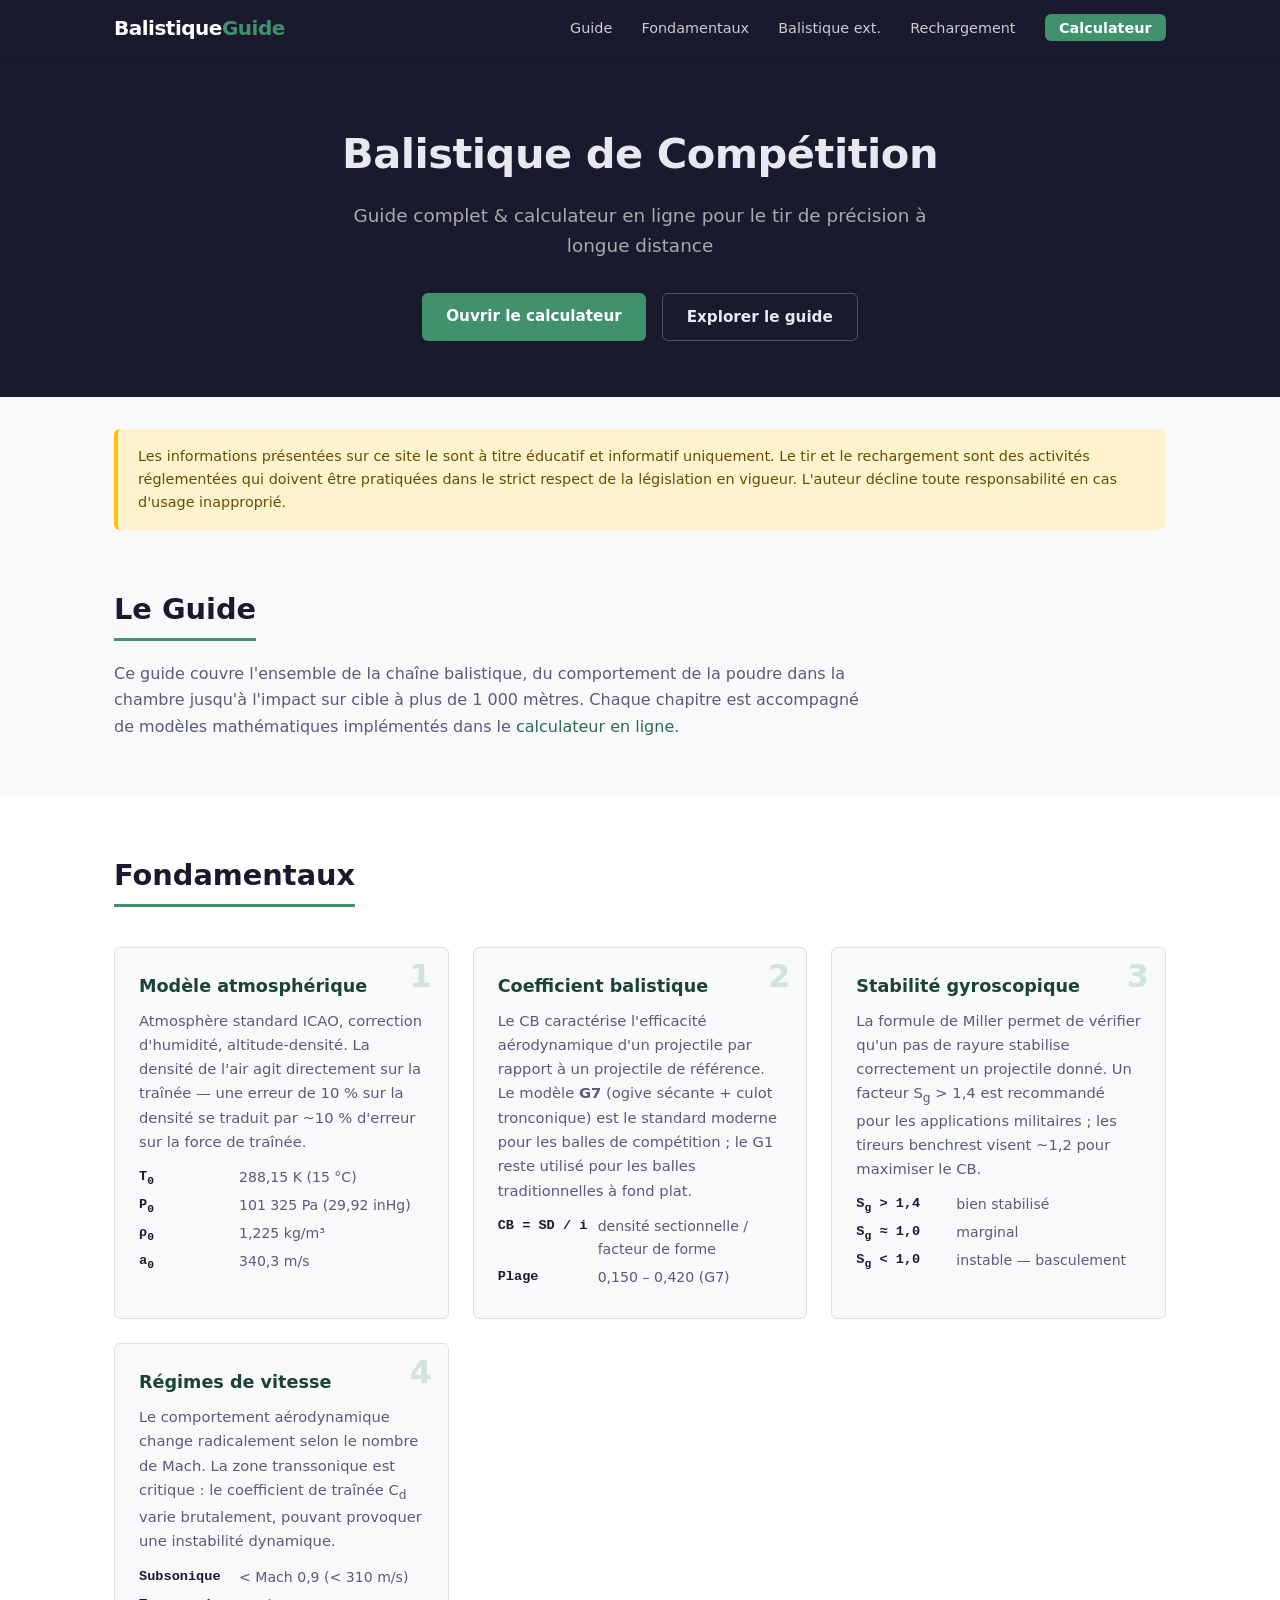
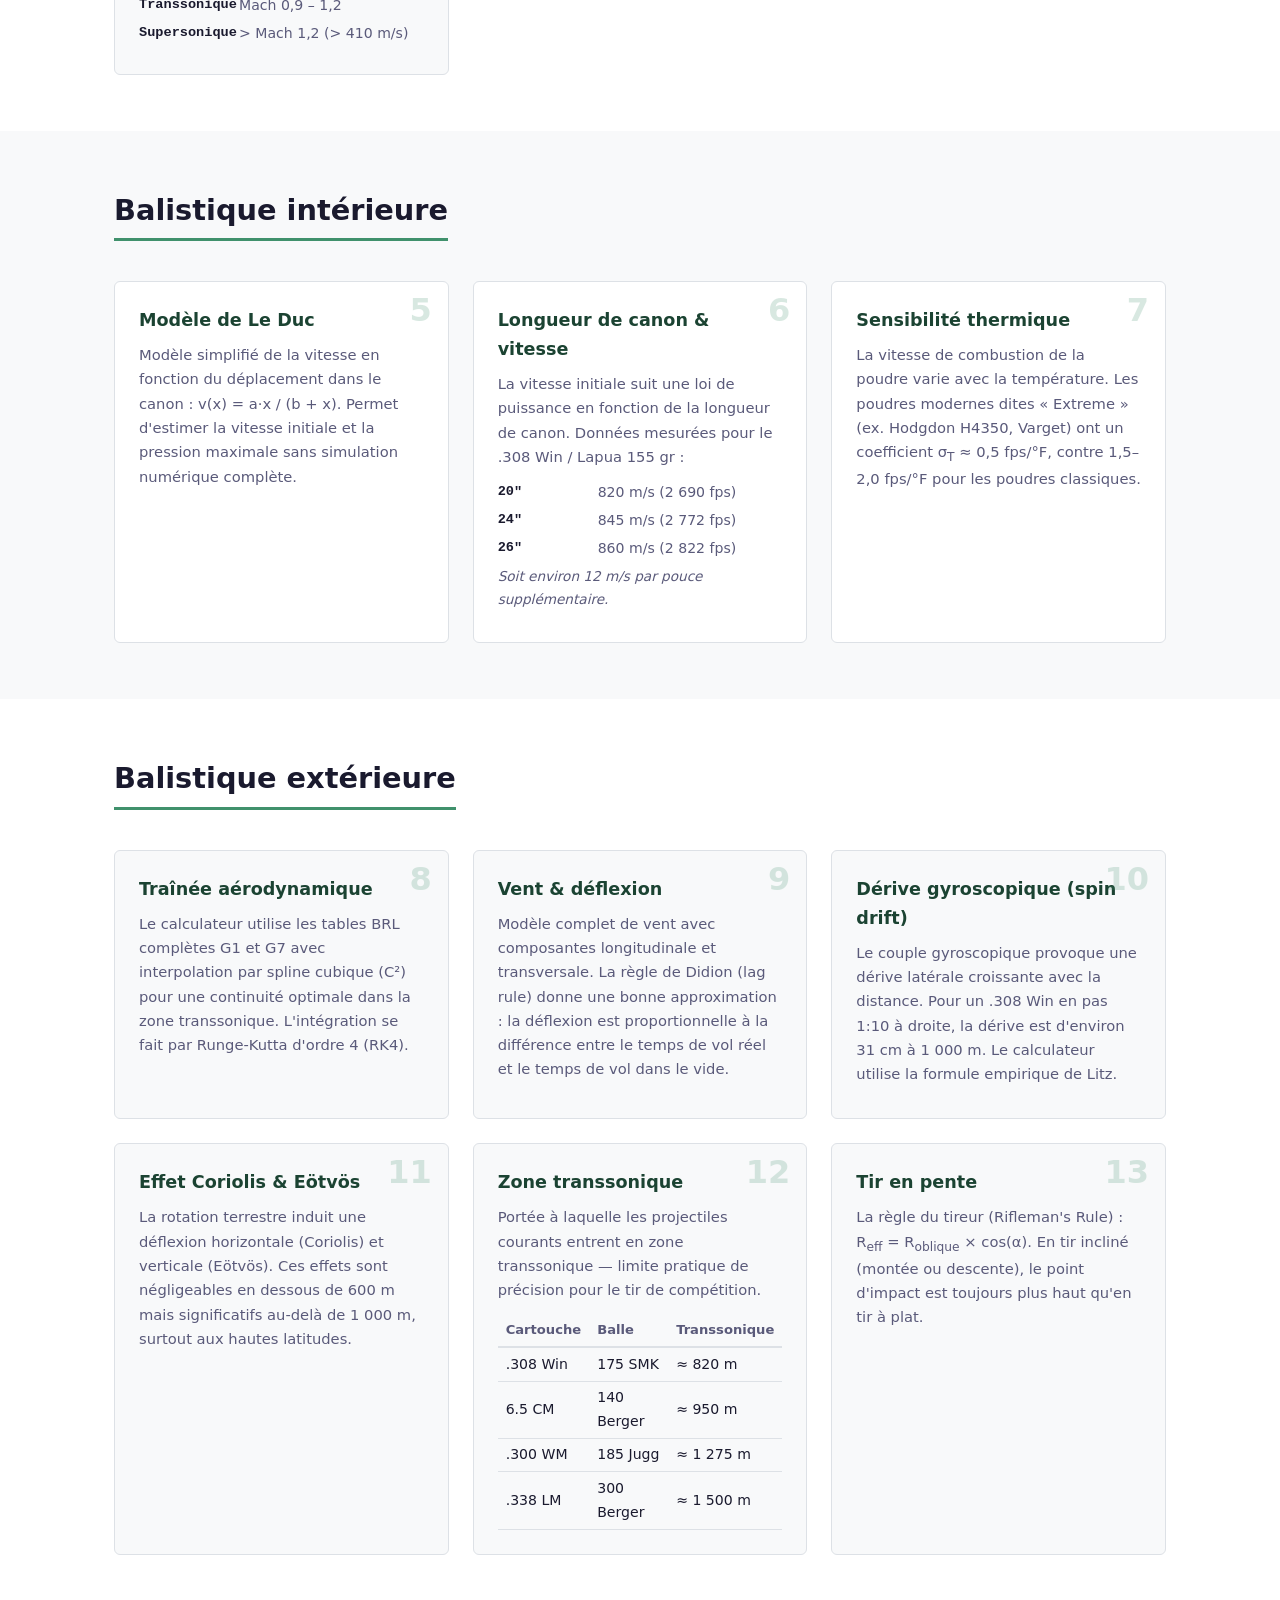
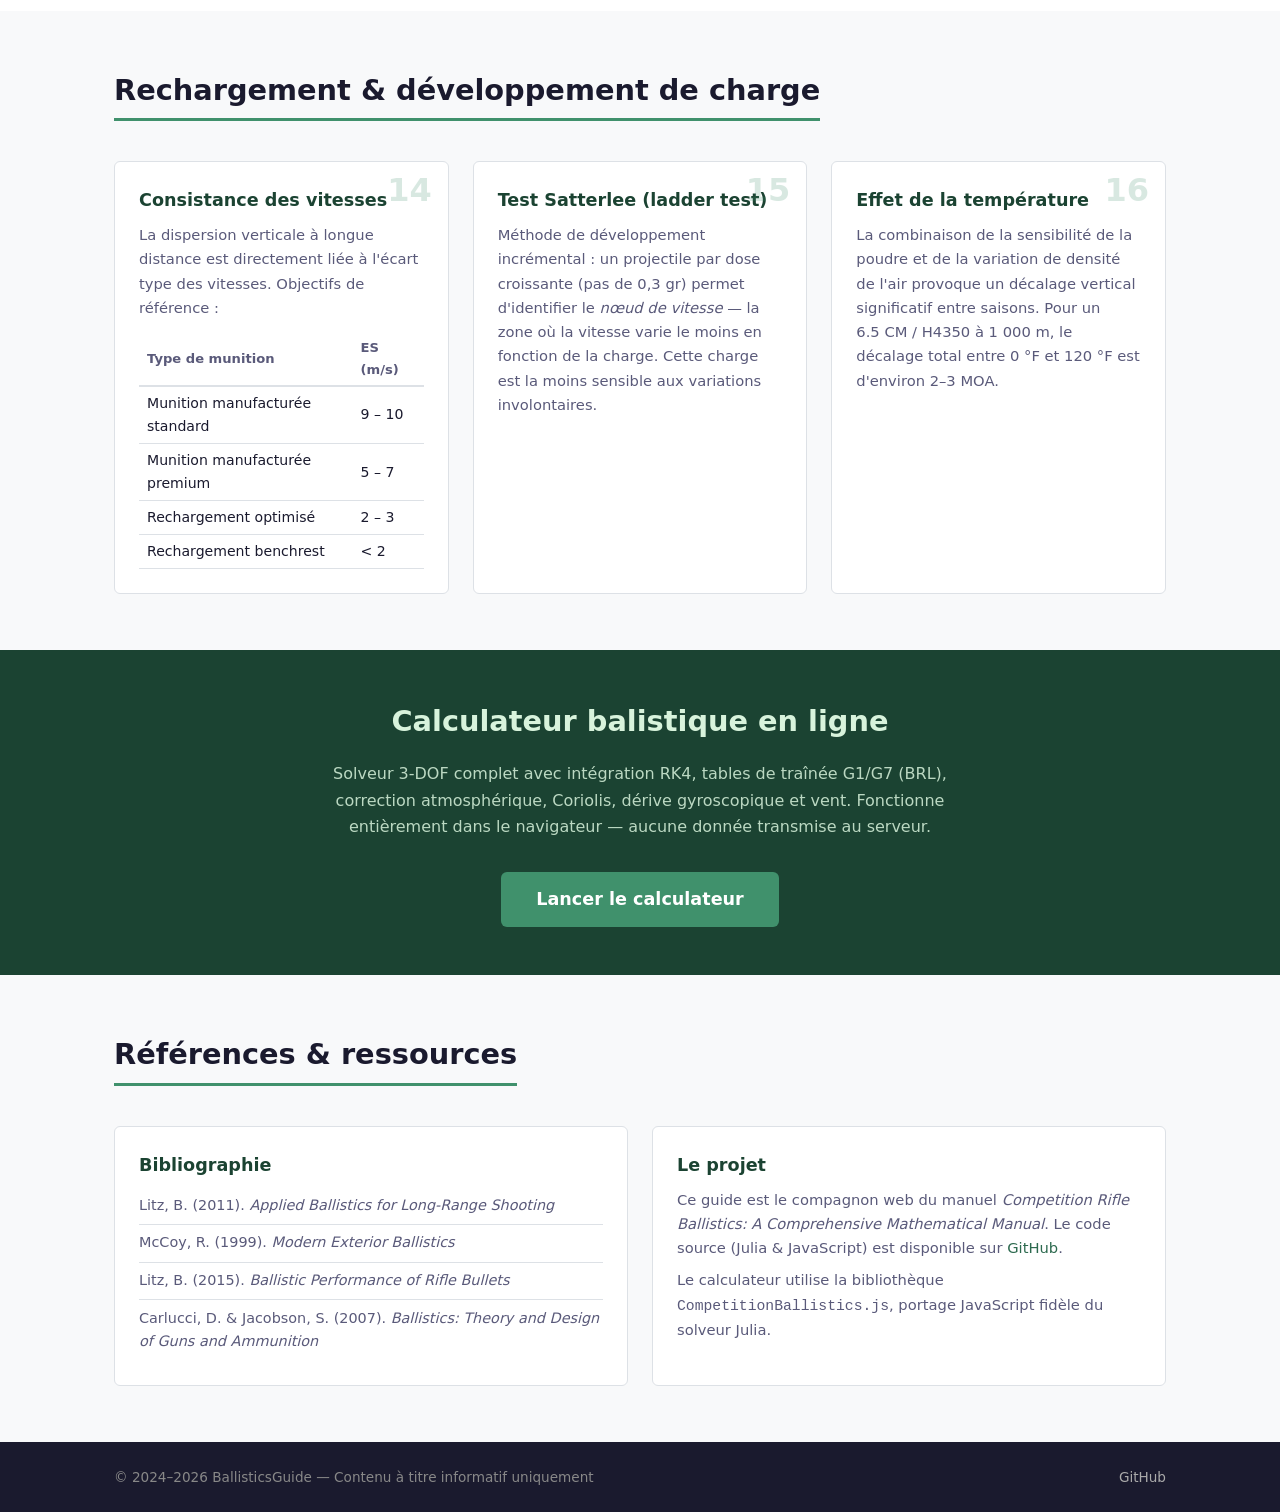
==== index.html @ b2f9e788 "Add standalone guide, calculator pages, and recompile PDF - index.html: French landing page with bal" ====
<!DOCTYPE html>
<html lang="fr">
<head>
  <meta charset="UTF-8">
  <meta name="viewport" content="width=device-width, initial-scale=1.0">
  <title>Balistique de Compétition &mdash; Guide &amp; Calculateur</title>
  <link rel="stylesheet" href="style.css">
</head>
<body>

<!-- ═══════════════════ HEADER ═══════════════════ -->
<header class="site-header">
  <div class="container header-inner">
    <a href="index.html" class="logo">Balistique<span class="logo-accent">Guide</span></a>
    <nav class="main-nav">
      <a href="#guide">Guide</a>
      <a href="#fondamentaux">Fondamentaux</a>
      <a href="#exterieure">Balistique ext.</a>
      <a href="#rechargement">Rechargement</a>
      <a href="calculateur.html" class="nav-cta">Calculateur</a>
    </nav>
    <button class="menu-toggle" aria-label="Menu">&#9776;</button>
  </div>
</header>

<!-- ═══════════════════ HERO ═══════════════════ -->
<section class="hero">
  <div class="container">
    <h1>Balistique de Compétition</h1>
    <p class="hero-sub">Guide complet &amp; calculateur en ligne pour le tir de précision à longue distance</p>
    <div class="hero-actions">
      <a href="calculateur.html" class="btn btn-primary">Ouvrir le calculateur</a>
      <a href="#guide" class="btn btn-secondary">Explorer le guide</a>
    </div>
  </div>
</section>

<!-- ═══════════════════ AVERTISSEMENT ═══════════════════ -->
<div class="container">
  <div class="disclaimer">
    Les informations présentées sur ce site le sont à titre éducatif et informatif uniquement. Le tir et le rechargement sont des activités réglementées qui doivent être pratiquées dans le strict respect de la législation en vigueur. L'auteur décline toute responsabilité en cas d'usage inapproprié.
  </div>
</div>

<!-- ═══════════════════ GUIDE — VUE D'ENSEMBLE ═══════════════════ -->
<section id="guide" class="section">
  <div class="container">
    <h2 class="section-title">Le Guide</h2>
    <p class="section-intro">
      Ce guide couvre l'ensemble de la chaîne balistique, du comportement
      de la poudre dans la chambre jusqu'à l'impact sur cible à plus de 1&nbsp;000 mètres.
      Chaque chapitre est accompagné de modèles mathématiques implémentés dans le
      <a href="calculateur.html">calculateur en ligne</a>.
    </p>
  </div>
</section>

<!-- ═══════════════════ 1. FONDAMENTAUX ═══════════════════ -->
<section id="fondamentaux" class="section section-alt">
  <div class="container">
    <h2 class="section-title">Fondamentaux</h2>
    <div class="card-grid">

      <div class="card">
        <span class="card-num">1</span>
        <h3>Modèle atmosphérique</h3>
        <p>
          Atmosphère standard ICAO, correction d'humidité, altitude-densité.
          La densité de l'air agit directement sur la traînée &mdash; une
          erreur de 10&nbsp;% sur la densité se traduit par ~10&nbsp;% d'erreur
          sur la force de traînée.
        </p>
        <dl class="card-facts">
          <dt>T<sub>0</sub></dt><dd>288,15 K (15 &deg;C)</dd>
          <dt>P<sub>0</sub></dt><dd>101 325 Pa (29,92 inHg)</dd>
          <dt>&rho;<sub>0</sub></dt><dd>1,225 kg/m&sup3;</dd>
          <dt>a<sub>0</sub></dt><dd>340,3 m/s</dd>
        </dl>
      </div>

      <div class="card">
        <span class="card-num">2</span>
        <h3>Coefficient balistique</h3>
        <p>
          Le CB caractérise l'efficacité aérodynamique d'un projectile par
          rapport à un projectile de référence. Le modèle <strong>G7</strong>
          (ogive sécante + culot tronconique) est le standard moderne pour les
          balles de compétition ; le G1 reste utilisé pour les balles
          traditionnelles à fond plat.
        </p>
        <dl class="card-facts">
          <dt>CB = SD / i</dt><dd>densité sectionnelle / facteur de forme</dd>
          <dt>Plage</dt><dd>0,150 &ndash; 0,420 (G7)</dd>
        </dl>
      </div>

      <div class="card">
        <span class="card-num">3</span>
        <h3>Stabilité gyroscopique</h3>
        <p>
          La formule de Miller permet de vérifier qu'un pas de rayure stabilise
          correctement un projectile donné. Un facteur S<sub>g</sub>&nbsp;&gt;&nbsp;1,4
          est recommandé pour les applications militaires ; les tireurs benchrest
          visent ~1,2 pour maximiser le CB.
        </p>
        <dl class="card-facts">
          <dt>S<sub>g</sub> &gt; 1,4</dt><dd>bien stabilisé</dd>
          <dt>S<sub>g</sub> &asymp; 1,0</dt><dd>marginal</dd>
          <dt>S<sub>g</sub> &lt; 1,0</dt><dd>instable &mdash; basculement</dd>
        </dl>
      </div>

      <div class="card">
        <span class="card-num">4</span>
        <h3>Régimes de vitesse</h3>
        <p>
          Le comportement aérodynamique change radicalement selon le nombre de Mach.
          La zone transsonique est critique : le coefficient de traînée C<sub>d</sub>
          varie brutalement, pouvant provoquer une instabilité dynamique.
        </p>
        <dl class="card-facts">
          <dt>Subsonique</dt><dd>&lt; Mach 0,9 (&lt; 310 m/s)</dd>
          <dt>Transsonique</dt><dd>Mach 0,9 &ndash; 1,2</dd>
          <dt>Supersonique</dt><dd>&gt; Mach 1,2 (&gt; 410 m/s)</dd>
        </dl>
      </div>

    </div>
  </div>
</section>

<!-- ═══════════════════ 2. BALISTIQUE INTÉRIEURE ═══════════════════ -->
<section class="section">
  <div class="container">
    <h2 class="section-title">Balistique intérieure</h2>
    <div class="card-grid">

      <div class="card">
        <span class="card-num">5</span>
        <h3>Modèle de Le Duc</h3>
        <p>
          Modèle simplifié de la vitesse en fonction du déplacement dans
          le canon : v(x) = a&middot;x / (b + x).
          Permet d'estimer la vitesse initiale et la pression maximale
          sans simulation numérique complète.
        </p>
      </div>

      <div class="card">
        <span class="card-num">6</span>
        <h3>Longueur de canon &amp; vitesse</h3>
        <p>
          La vitesse initiale suit une loi de puissance en fonction de la
          longueur de canon. Données mesurées pour le .308&nbsp;Win / Lapua 155&nbsp;gr :
        </p>
        <dl class="card-facts">
          <dt>20"</dt><dd>820 m/s (2 690 fps)</dd>
          <dt>24"</dt><dd>845 m/s (2 772 fps)</dd>
          <dt>26"</dt><dd>860 m/s (2 822 fps)</dd>
        </dl>
        <p class="card-note">Soit environ 12 m/s par pouce supplémentaire.</p>
      </div>

      <div class="card">
        <span class="card-num">7</span>
        <h3>Sensibilité thermique</h3>
        <p>
          La vitesse de combustion de la poudre varie avec la température. Les poudres
          modernes dites «&nbsp;Extreme&nbsp;» (ex. Hodgdon H4350, Varget) ont un
          coefficient &sigma;<sub>T</sub>&nbsp;&asymp;&nbsp;0,5 fps/&deg;F, contre
          1,5&ndash;2,0 fps/&deg;F pour les poudres classiques.
        </p>
      </div>

    </div>
  </div>
</section>

<!-- ═══════════════════ 3. BALISTIQUE EXTÉRIEURE ═══════════════════ -->
<section id="exterieure" class="section section-alt">
  <div class="container">
    <h2 class="section-title">Balistique extérieure</h2>
    <div class="card-grid">

      <div class="card">
        <span class="card-num">8</span>
        <h3>Traînée aérodynamique</h3>
        <p>
          Le calculateur utilise les tables BRL complètes G1 et G7 avec
          interpolation par spline cubique (C&sup2;) pour une continuité
          optimale dans la zone transsonique.
          L'intégration se fait par Runge-Kutta d'ordre 4 (RK4).
        </p>
      </div>

      <div class="card">
        <span class="card-num">9</span>
        <h3>Vent &amp; déflexion</h3>
        <p>
          Modèle complet de vent avec composantes longitudinale et transversale.
          La règle de Didion (lag rule) donne une bonne approximation :
          la déflexion est proportionnelle à la différence entre le temps de vol
          réel et le temps de vol dans le vide.
        </p>
      </div>

      <div class="card">
        <span class="card-num">10</span>
        <h3>Dérive gyroscopique (spin drift)</h3>
        <p>
          Le couple gyroscopique provoque une dérive latérale croissante avec la distance.
          Pour un .308&nbsp;Win en pas 1:10 à droite, la dérive est d'environ
          31&nbsp;cm à 1&nbsp;000&nbsp;m. Le calculateur utilise la formule empirique de Litz.
        </p>
      </div>

      <div class="card">
        <span class="card-num">11</span>
        <h3>Effet Coriolis &amp; Eötvös</h3>
        <p>
          La rotation terrestre induit une déflexion horizontale (Coriolis)
          et verticale (Eötvös). Ces effets sont négligeables en dessous de
          600&nbsp;m mais significatifs au-delà de 1&nbsp;000&nbsp;m, surtout aux
          hautes latitudes.
        </p>
      </div>

      <div class="card">
        <span class="card-num">12</span>
        <h3>Zone transsonique</h3>
        <p>
          Portée à laquelle les projectiles courants entrent en zone transsonique &mdash;
          limite pratique de précision pour le tir de compétition.
        </p>
        <table class="card-table">
          <thead>
            <tr><th>Cartouche</th><th>Balle</th><th>Transsonique</th></tr>
          </thead>
          <tbody>
            <tr><td>.308 Win</td><td>175 SMK</td><td>&asymp; 820 m</td></tr>
            <tr><td>6.5 CM</td><td>140 Berger</td><td>&asymp; 950 m</td></tr>
            <tr><td>.300 WM</td><td>185 Jugg</td><td>&asymp; 1 275 m</td></tr>
            <tr><td>.338 LM</td><td>300 Berger</td><td>&asymp; 1 500 m</td></tr>
          </tbody>
        </table>
      </div>

      <div class="card">
        <span class="card-num">13</span>
        <h3>Tir en pente</h3>
        <p>
          La règle du tireur (Rifleman's Rule) :
          R<sub>eff</sub> = R<sub>oblique</sub> &times; cos(&alpha;).
          En tir incliné (montée ou descente), le point d'impact
          est toujours plus haut qu'en tir à plat.
        </p>
      </div>

    </div>
  </div>
</section>

<!-- ═══════════════════ 4. RECHARGEMENT ═══════════════════ -->
<section id="rechargement" class="section">
  <div class="container">
    <h2 class="section-title">Rechargement &amp; développement de charge</h2>
    <div class="card-grid">

      <div class="card">
        <span class="card-num">14</span>
        <h3>Consistance des vitesses</h3>
        <p>
          La dispersion verticale à longue distance est directement liée
          à l'écart type des vitesses. Objectifs de référence :
        </p>
        <table class="card-table">
          <thead>
            <tr><th>Type de munition</th><th>ES (m/s)</th></tr>
          </thead>
          <tbody>
            <tr><td>Munition manufacturée standard</td><td>9 &ndash; 10</td></tr>
            <tr><td>Munition manufacturée premium</td><td>5 &ndash; 7</td></tr>
            <tr><td>Rechargement optimisé</td><td>2 &ndash; 3</td></tr>
            <tr><td>Rechargement benchrest</td><td>&lt; 2</td></tr>
          </tbody>
        </table>
      </div>

      <div class="card">
        <span class="card-num">15</span>
        <h3>Test Satterlee (ladder test)</h3>
        <p>
          Méthode de développement incrémental : un projectile par dose
          croissante (pas de 0,3&nbsp;gr) permet d'identifier le
          <em>n&oelig;ud de vitesse</em> &mdash; la zone où la vitesse
          varie le moins en fonction de la charge. Cette charge est la moins
          sensible aux variations involontaires.
        </p>
      </div>

      <div class="card">
        <span class="card-num">16</span>
        <h3>Effet de la température</h3>
        <p>
          La combinaison de la sensibilité de la poudre et de la variation
          de densité de l'air provoque un décalage vertical significatif entre
          saisons. Pour un 6.5&nbsp;CM / H4350 à 1&nbsp;000&nbsp;m, le décalage total
          entre 0&nbsp;&deg;F et 120&nbsp;&deg;F est d'environ 2&ndash;3&nbsp;MOA.
        </p>
      </div>

    </div>
  </div>
</section>

<!-- ═══════════════════ CTA CALCULATEUR ═══════════════════ -->
<section class="section section-cta">
  <div class="container cta-inner">
    <h2>Calculateur balistique en ligne</h2>
    <p>
      Solveur 3-DOF complet avec intégration RK4, tables de traînée G1/G7 (BRL),
      correction atmosphérique, Coriolis, dérive gyroscopique et vent.
      Fonctionne entièrement dans le navigateur &mdash; aucune donnée transmise au serveur.
    </p>
    <a href="calculateur.html" class="btn btn-primary btn-large">Lancer le calculateur</a>
  </div>
</section>

<!-- ═══════════════════ RÉFÉRENCES ═══════════════════ -->
<section class="section">
  <div class="container">
    <h2 class="section-title">Références &amp; ressources</h2>
    <div class="card-grid card-grid-2">

      <div class="card">
        <h3>Bibliographie</h3>
        <ul class="ref-list">
          <li>Litz, B. (2011). <em>Applied Ballistics for Long-Range Shooting</em></li>
          <li>McCoy, R. (1999). <em>Modern Exterior Ballistics</em></li>
          <li>Litz, B. (2015). <em>Ballistic Performance of Rifle Bullets</em></li>
          <li>Carlucci, D. &amp; Jacobson, S. (2007). <em>Ballistics: Theory and Design of Guns and Ammunition</em></li>
        </ul>
      </div>

      <div class="card">
        <h3>Le projet</h3>
        <p>
          Ce guide est le compagnon web du manuel
          <em>Competition Rifle Ballistics: A Comprehensive Mathematical Manual</em>.
          Le code source (Julia &amp; JavaScript) est disponible sur
          <a href="https://github.com/fbastin/BallisticsGuide" target="_blank" rel="noopener">GitHub</a>.
        </p>
        <p>
          Le calculateur utilise la bibliothèque <code>CompetitionBallistics.js</code>,
          portage JavaScript fidèle du solveur Julia.
        </p>
      </div>

    </div>
  </div>
</section>

<!-- ═══════════════════ FOOTER ═══════════════════ -->
<footer class="site-footer">
  <div class="container footer-inner">
    <p>&copy; 2024&ndash;2026 BallisticsGuide &mdash; Contenu à titre informatif uniquement</p>
    <p class="footer-links">
      <a href="https://github.com/fbastin/BallisticsGuide" target="_blank" rel="noopener">GitHub</a>
    </p>
  </div>
</footer>

<script>
document.querySelector('.menu-toggle').addEventListener('click', function() {
  document.querySelector('.main-nav').classList.toggle('open');
});
</script>

</body>
</html>
---- style.css ----
/* =====================================================================
   BallisticsGuide — Shared styles for landing page & calculator
   ===================================================================== */

/* --- Reset & Base --- */
*, *::before, *::after { box-sizing: border-box; margin: 0; padding: 0; }

:root {
  --clr-bg:       #f8f9fa;
  --clr-surface:  #ffffff;
  --clr-text:     #1a1a2e;
  --clr-muted:    #5a5a7a;
  --clr-border:   #dde1e6;
  --clr-primary:  #1b4332;
  --clr-primary-l:#2d6a4f;
  --clr-accent:   #40916c;
  --clr-cta-bg:   #1b4332;
  --clr-cta-text: #d8f3dc;
  --clr-hero-bg:  #1a1a2e;
  --clr-hero-text:#e8e8f0;
  --clr-card-num: #40916c;
  --font-body: "Segoe UI", system-ui, -apple-system, sans-serif;
  --font-mono: "Cascadia Code", "Fira Code", "Consolas", monospace;
  --max-w: 1100px;
  --radius: 6px;
}

html { scroll-behavior: smooth; }

body {
  font-family: var(--font-body);
  color: var(--clr-text);
  background: var(--clr-bg);
  line-height: 1.65;
  font-size: 16px;
}

a { color: var(--clr-primary-l); text-decoration: none; }
a:hover { text-decoration: underline; }

.container { max-width: var(--max-w); margin: 0 auto; padding: 0 1.5rem; }

/* --- Header --- */
.site-header {
  background: var(--clr-hero-bg);
  position: sticky; top: 0; z-index: 100;
  box-shadow: 0 2px 8px rgba(0,0,0,.15);
}
.header-inner {
  display: flex; align-items: center; justify-content: space-between;
  height: 56px;
}
.logo {
  font-size: 1.25rem; font-weight: 700; color: #fff; letter-spacing: -.5px;
}
.logo-accent { color: var(--clr-accent); }
.main-nav a {
  color: #ccc; font-size: .9rem; margin-left: 1.5rem; transition: color .15s;
}
.main-nav a:hover { color: #fff; text-decoration: none; }
.nav-cta {
  background: var(--clr-accent); color: #fff !important; padding: .35rem .9rem;
  border-radius: var(--radius); font-weight: 600;
}
.nav-cta:hover { background: var(--clr-primary-l); }
.menu-toggle {
  display: none; background: none; border: none; color: #fff;
  font-size: 1.5rem; cursor: pointer;
}

/* --- Hero --- */
.hero {
  background: var(--clr-hero-bg);
  color: var(--clr-hero-text);
  text-align: center;
  padding: 4rem 1rem 3.5rem;
}
.hero h1 { font-size: 2.6rem; font-weight: 800; letter-spacing: -.5px; }
.hero-sub {
  font-size: 1.15rem; margin-top: .75rem; color: #aaa; max-width: 600px;
  margin-left: auto; margin-right: auto;
}
.hero-actions { margin-top: 2rem; display: flex; gap: 1rem; justify-content: center; flex-wrap: wrap; }

/* --- Buttons --- */
.btn {
  display: inline-block; padding: .65rem 1.5rem; border-radius: var(--radius);
  font-weight: 600; font-size: .95rem; transition: background .15s, transform .1s;
  cursor: pointer; border: none; text-decoration: none;
}
.btn:hover { text-decoration: none; transform: translateY(-1px); }
.btn-primary { background: var(--clr-accent); color: #fff; }
.btn-primary:hover { background: var(--clr-primary-l); }
.btn-secondary { background: transparent; color: var(--clr-hero-text); border: 1px solid #555; }
.btn-secondary:hover { border-color: #999; color: #fff; }
.btn-large { font-size: 1.1rem; padding: .8rem 2.2rem; }

/* --- Disclaimer --- */
.disclaimer {
  background: #fff3cd; border-left: 4px solid #ffc107; color: #664d03;
  padding: 1rem 1.25rem; border-radius: var(--radius); margin: 2rem 0 0;
  font-size: .9rem; line-height: 1.6;
}

/* --- Sections --- */
.section { padding: 3.5rem 0; }
.section-alt { background: var(--clr-surface); }
.section-title {
  font-size: 1.8rem; font-weight: 700; margin-bottom: .5rem;
  border-bottom: 3px solid var(--clr-accent); display: inline-block;
  padding-bottom: .25rem;
}
.section-intro { color: var(--clr-muted); max-width: 750px; margin-top: .75rem; }

/* --- Card grid --- */
.card-grid {
  display: grid;
  grid-template-columns: repeat(auto-fill, minmax(300px, 1fr));
  gap: 1.5rem; margin-top: 2rem;
}
.card-grid-2 { grid-template-columns: repeat(auto-fill, minmax(400px, 1fr)); }

.card {
  background: var(--clr-surface);
  border: 1px solid var(--clr-border);
  border-radius: var(--radius);
  padding: 1.5rem;
  position: relative;
  transition: box-shadow .15s;
}
.section-alt .card { background: var(--clr-bg); }
.card:hover { box-shadow: 0 4px 16px rgba(0,0,0,.07); }

.card-num {
  position: absolute; top: .75rem; right: 1rem;
  font-size: 2rem; font-weight: 800; color: var(--clr-card-num);
  opacity: .2; line-height: 1;
}

.card h3 { font-size: 1.1rem; margin-bottom: .5rem; color: var(--clr-primary); }
.card p { font-size: .92rem; color: var(--clr-muted); margin-bottom: .5rem; }
.card-note { font-style: italic; font-size: .85rem !important; }

/* Definition lists inside cards */
.card-facts { margin-top: .75rem; }
.card-facts dt {
  float: left; clear: left; width: 90px;
  font-weight: 600; font-family: var(--font-mono); font-size: .85rem;
  color: var(--clr-text);
}
.card-facts dd {
  margin-left: 100px; font-size: .88rem; color: var(--clr-muted);
  margin-bottom: .3rem;
}

/* Tables inside cards */
.card-table {
  width: 100%; border-collapse: collapse; margin-top: .75rem; font-size: .88rem;
}
.card-table th {
  text-align: left; font-weight: 600; border-bottom: 2px solid var(--clr-border);
  padding: .3rem .5rem; font-size: .82rem; color: var(--clr-muted);
}
.card-table td {
  padding: .3rem .5rem; border-bottom: 1px solid var(--clr-border);
}

/* Reference list */
.ref-list { list-style: none; }
.ref-list li {
  font-size: .9rem; color: var(--clr-muted); padding: .4rem 0;
  border-bottom: 1px solid var(--clr-border);
}
.ref-list li:last-child { border-bottom: none; }

/* --- CTA section --- */
.section-cta {
  background: var(--clr-cta-bg); color: var(--clr-cta-text);
  text-align: center; padding: 3rem 1rem;
}
.section-cta h2 { font-size: 1.8rem; }
.section-cta p { max-width: 650px; margin: 1rem auto; opacity: .85; }
.section-cta .btn { margin-top: 1rem; }

/* --- Footer --- */
.site-footer {
  background: var(--clr-hero-bg); color: #888; font-size: .85rem;
  padding: 1.5rem 0;
}
.footer-inner { display: flex; justify-content: space-between; align-items: center; flex-wrap: wrap; gap: .5rem; }
.footer-links a { color: #aaa; margin-left: 1rem; }
.footer-links a:hover { color: #fff; }

/* =====================================================================
   Calculator page
   ===================================================================== */

/* --- Calculator layout --- */
.calc-layout {
  display: grid;
  grid-template-columns: 340px 1fr;
  gap: 1.5rem;
  margin-top: 1.5rem;
  align-items: start;
}

.calc-panel {
  background: var(--clr-surface);
  border: 1px solid var(--clr-border);
  border-radius: var(--radius);
  padding: 1.25rem;
  position: sticky; top: 72px;
}

.calc-panel h3 {
  font-size: .95rem; font-weight: 700; color: var(--clr-primary);
  margin-bottom: .75rem; padding-bottom: .4rem;
  border-bottom: 2px solid var(--clr-accent);
}

.calc-panel h3:not(:first-child) { margin-top: 1.25rem; }

.field-row {
  display: grid;
  grid-template-columns: 1fr 1fr;
  gap: .5rem .75rem;
  margin-bottom: .15rem;
}

.field {
  display: flex; flex-direction: column; margin-bottom: .4rem;
}
.field label {
  font-size: .78rem; font-weight: 600; color: var(--clr-muted);
  margin-bottom: .15rem;
}
.field input, .field select {
  font-family: var(--font-mono); font-size: .88rem;
  padding: .35rem .5rem; border: 1px solid var(--clr-border);
  border-radius: 4px; background: var(--clr-bg);
  color: var(--clr-text);
}
.field input:focus, .field select:focus {
  outline: none; border-color: var(--clr-accent);
  box-shadow: 0 0 0 2px rgba(64,145,108,.2);
}

.field-full { grid-column: 1 / -1; }

.btn-calc {
  width: 100%; margin-top: 1rem; padding: .7rem;
  font-size: 1rem;
}

/* --- Results area --- */
.calc-results {
  background: var(--clr-surface);
  border: 1px solid var(--clr-border);
  border-radius: var(--radius);
  padding: 1.25rem;
  min-height: 400px;
}

.calc-results h3 {
  font-size: 1rem; font-weight: 700; color: var(--clr-primary);
  margin-bottom: .75rem;
}

.result-summary {
  display: grid; grid-template-columns: repeat(auto-fill, minmax(160px, 1fr));
  gap: .75rem; margin-bottom: 1.5rem;
}
.result-card {
  background: var(--clr-bg); border-radius: var(--radius);
  padding: .75rem; text-align: center;
}
.result-card .val {
  font-size: 1.4rem; font-weight: 700; color: var(--clr-primary);
  font-family: var(--font-mono);
}
.result-card .lbl { font-size: .78rem; color: var(--clr-muted); margin-top: .15rem; }

.result-table {
  width: 100%; border-collapse: collapse; font-size: .88rem;
  font-family: var(--font-mono);
}
.result-table thead { position: sticky; top: 56px; z-index: 5; }
.result-table th {
  text-align: right; font-weight: 700; background: var(--clr-primary);
  color: #fff; padding: .5rem .6rem; font-size: .8rem;
  white-space: nowrap;
}
.result-table th:first-child { text-align: left; border-radius: var(--radius) 0 0 0; }
.result-table th:last-child { border-radius: 0 var(--radius) 0 0; }
.result-table td {
  text-align: right; padding: .4rem .6rem;
  border-bottom: 1px solid var(--clr-border);
}
.result-table td:first-child { text-align: left; font-weight: 600; }
.result-table tbody tr:hover { background: #f0fdf4; }

.empty-state {
  text-align: center; color: var(--clr-muted); padding: 4rem 1rem;
  font-size: .95rem;
}
.empty-state p:first-child { font-size: 2.5rem; margin-bottom: .5rem; }

/* =====================================================================
   Responsive
   ===================================================================== */
@media (max-width: 768px) {
  .main-nav { display: none; position: absolute; top: 56px; left: 0; right: 0;
    background: var(--clr-hero-bg); flex-direction: column; padding: 1rem;
    box-shadow: 0 4px 12px rgba(0,0,0,.2);
  }
  .main-nav.open { display: flex; }
  .main-nav a { margin: .5rem 0; }
  .menu-toggle { display: block; }

  .hero h1 { font-size: 1.8rem; }
  .card-grid { grid-template-columns: 1fr; }
  .card-grid-2 { grid-template-columns: 1fr; }

  .calc-layout { grid-template-columns: 1fr; }
  .calc-panel { position: static; }
}
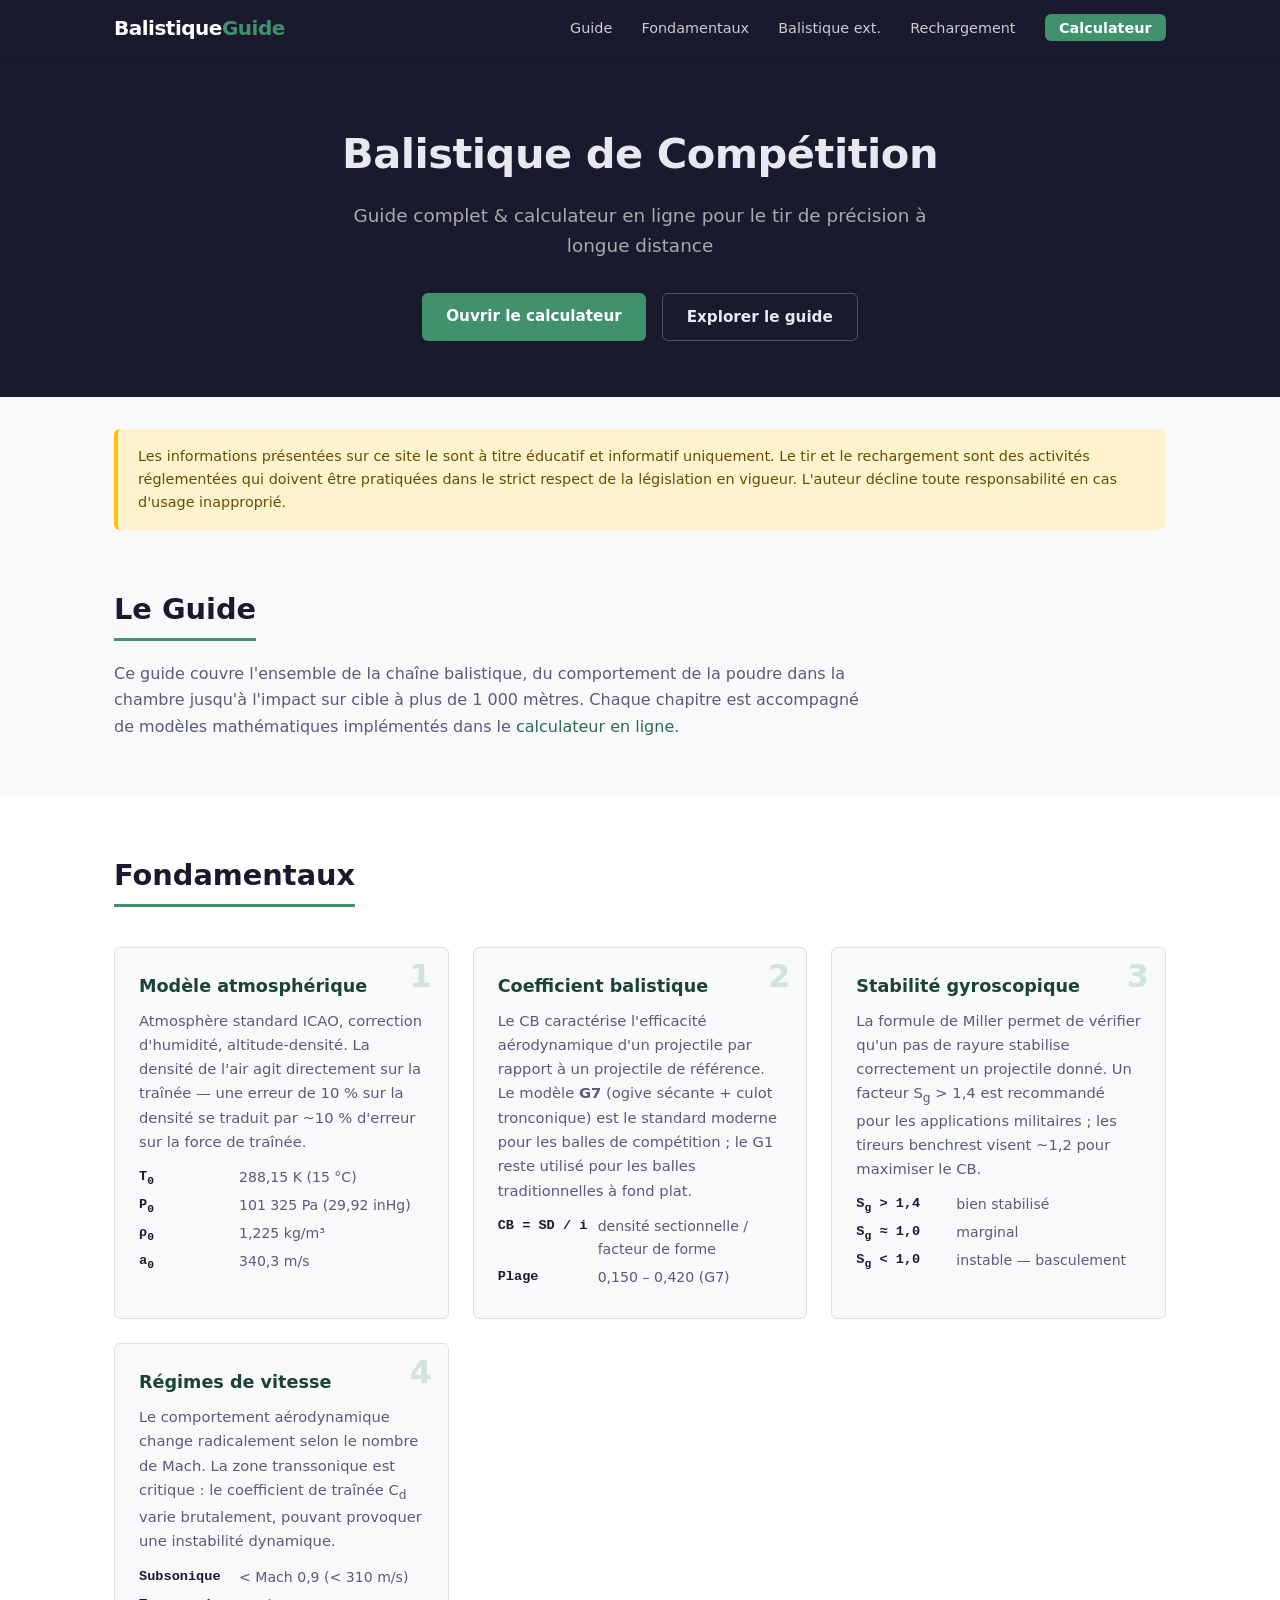
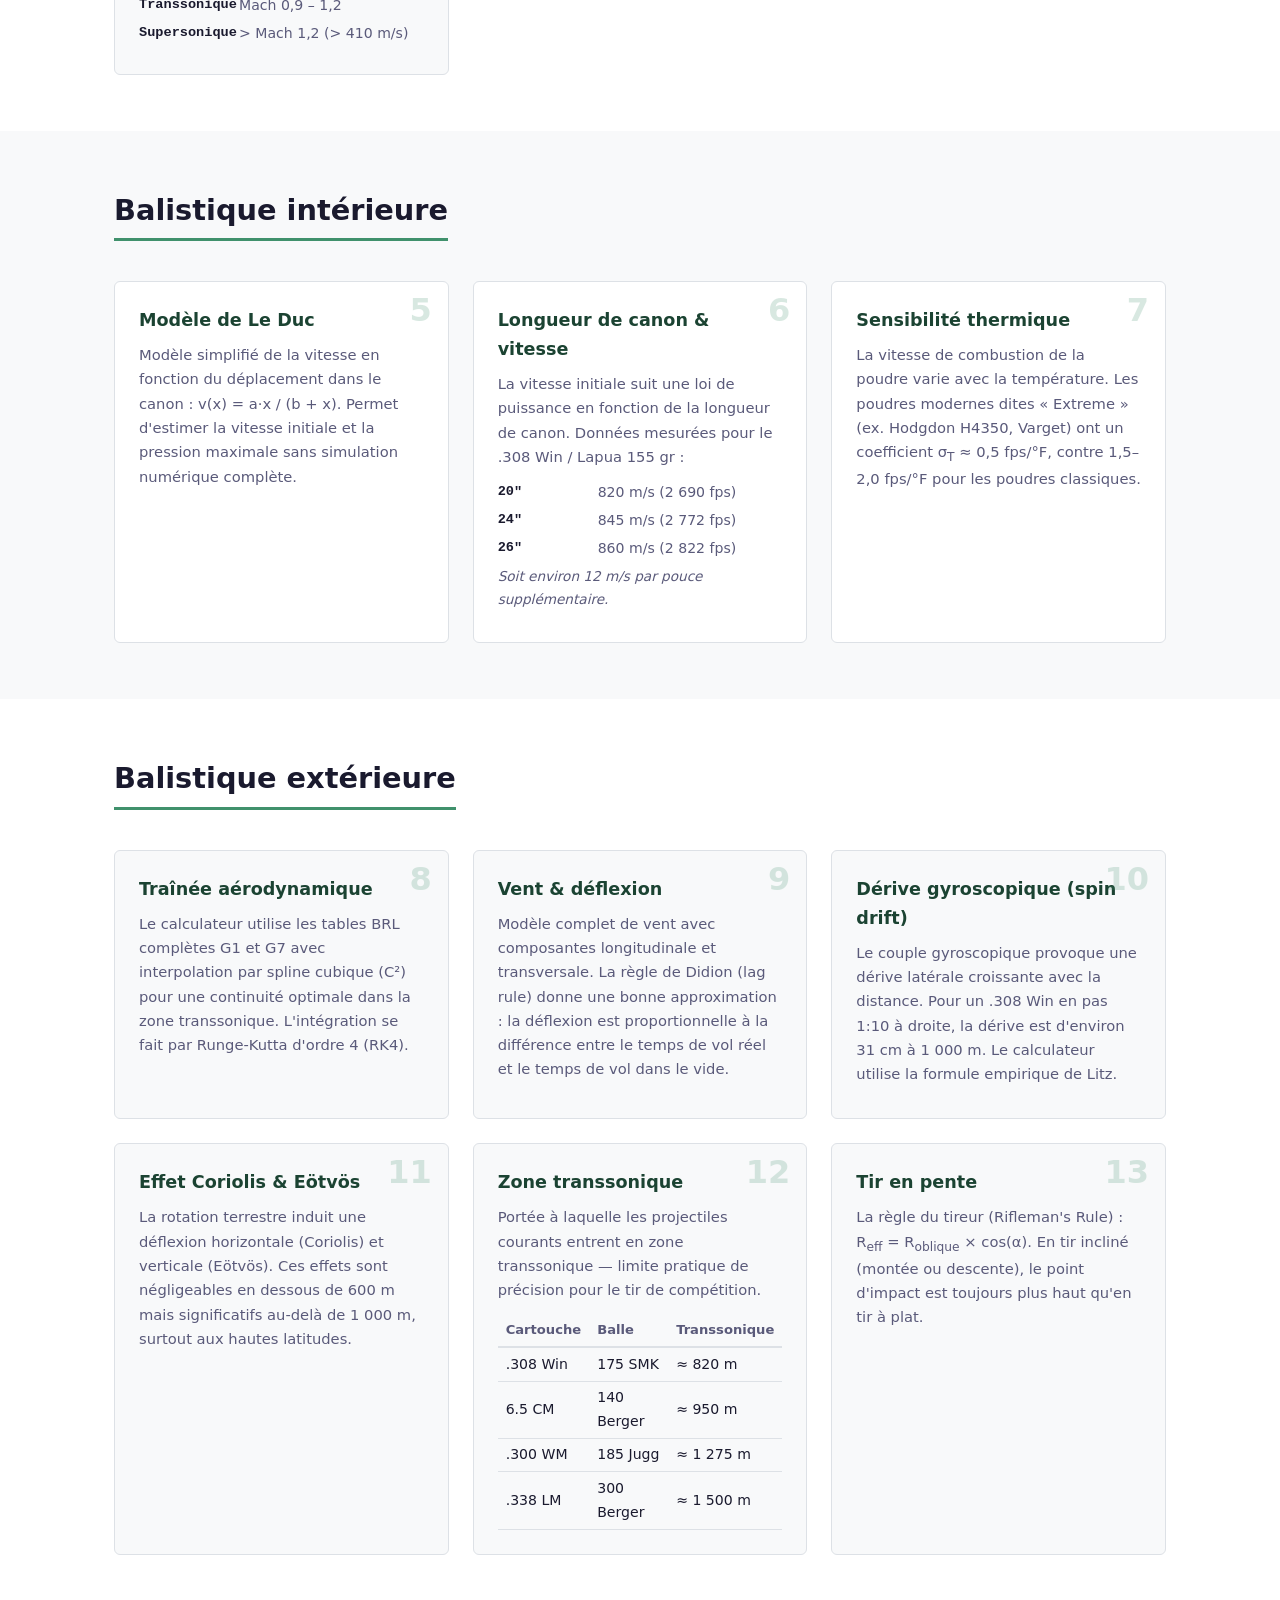
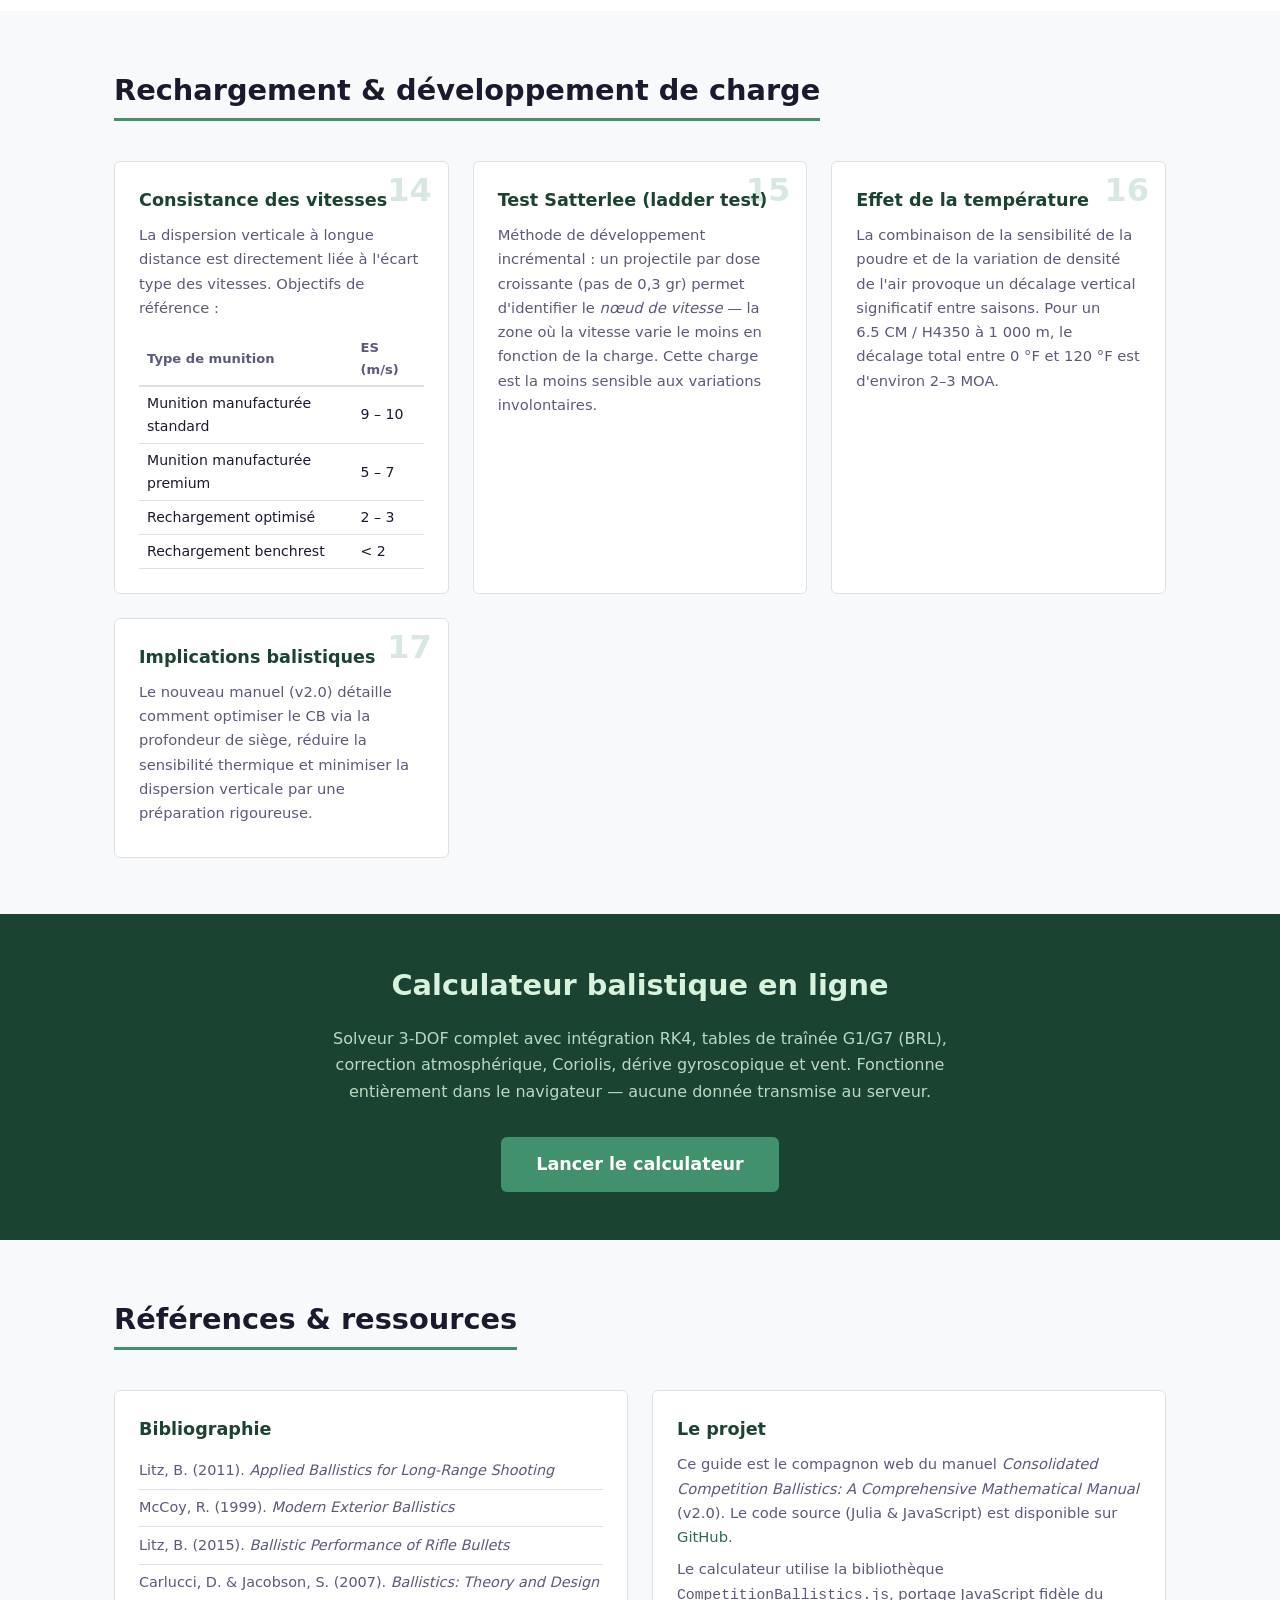
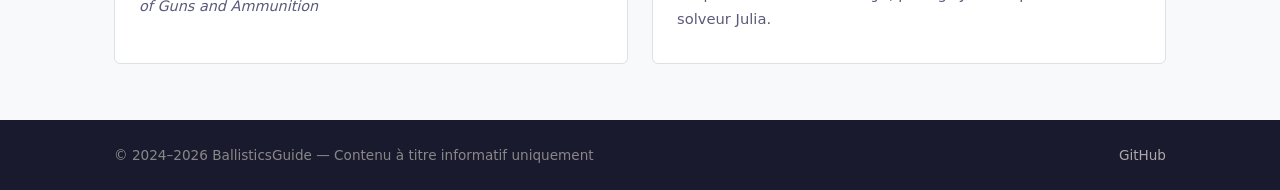
==== commit 05af067f: "Web: Update index with v2.0 manual info and new chapter" ====
--- a/index.html
+++ b/index.html
@@ -300,18 +300,28 @@
 
       <div class="card">
         <span class="card-num">16</span>
-        <h3>Effet de la température</h3>
-        <p>
-          La combinaison de la sensibilité de la poudre et de la variation
-          de densité de l'air provoque un décalage vertical significatif entre
-          saisons. Pour un 6.5&nbsp;CM / H4350 à 1&nbsp;000&nbsp;m, le décalage total
+        <h3>Effet de la temp&eacute;rature</h3>
+        <p>
+          La combinaison de la sensibilit&eacute; de la poudre et de la variation
+          de densit&eacute; de l'air provoque un d&eacute;calage vertical significatif entre
+          saisons. Pour un 6.5&nbsp;CM / H4350 &agrave; 1&nbsp;000&nbsp;m, le d&eacute;calage total
           entre 0&nbsp;&deg;F et 120&nbsp;&deg;F est d'environ 2&ndash;3&nbsp;MOA.
         </p>
       </div>
 
-    </div>
-  </div>
-</section>
+      <div class="card">
+        <span class="card-num">17</span>
+        <h3>Implications balistiques</h3>
+        <p>
+          Le nouveau manuel (v2.0) d&eacute;taille comment optimiser le CB via la
+          profondeur de si&egrave;ge, r&eacute;duire la sensibilit&eacute; thermique et
+          minimiser la dispersion verticale par une pr&eacute;paration rigoureuse.
+        </p>
+      </div>
+
+      </div>
+      </div>
+      </section>
 
 <!-- ═══════════════════ CTA CALCULATEUR ═══════════════════ -->
 <section class="section section-cta">
@@ -346,7 +356,7 @@
         <h3>Le projet</h3>
         <p>
           Ce guide est le compagnon web du manuel
-          <em>Competition Rifle Ballistics: A Comprehensive Mathematical Manual</em>.
+          <em>Consolidated Competition Ballistics: A Comprehensive Mathematical Manual</em> (v2.0).
           Le code source (Julia &amp; JavaScript) est disponible sur
           <a href="https://github.com/fbastin/BallisticsGuide" target="_blank" rel="noopener">GitHub</a>.
         </p>
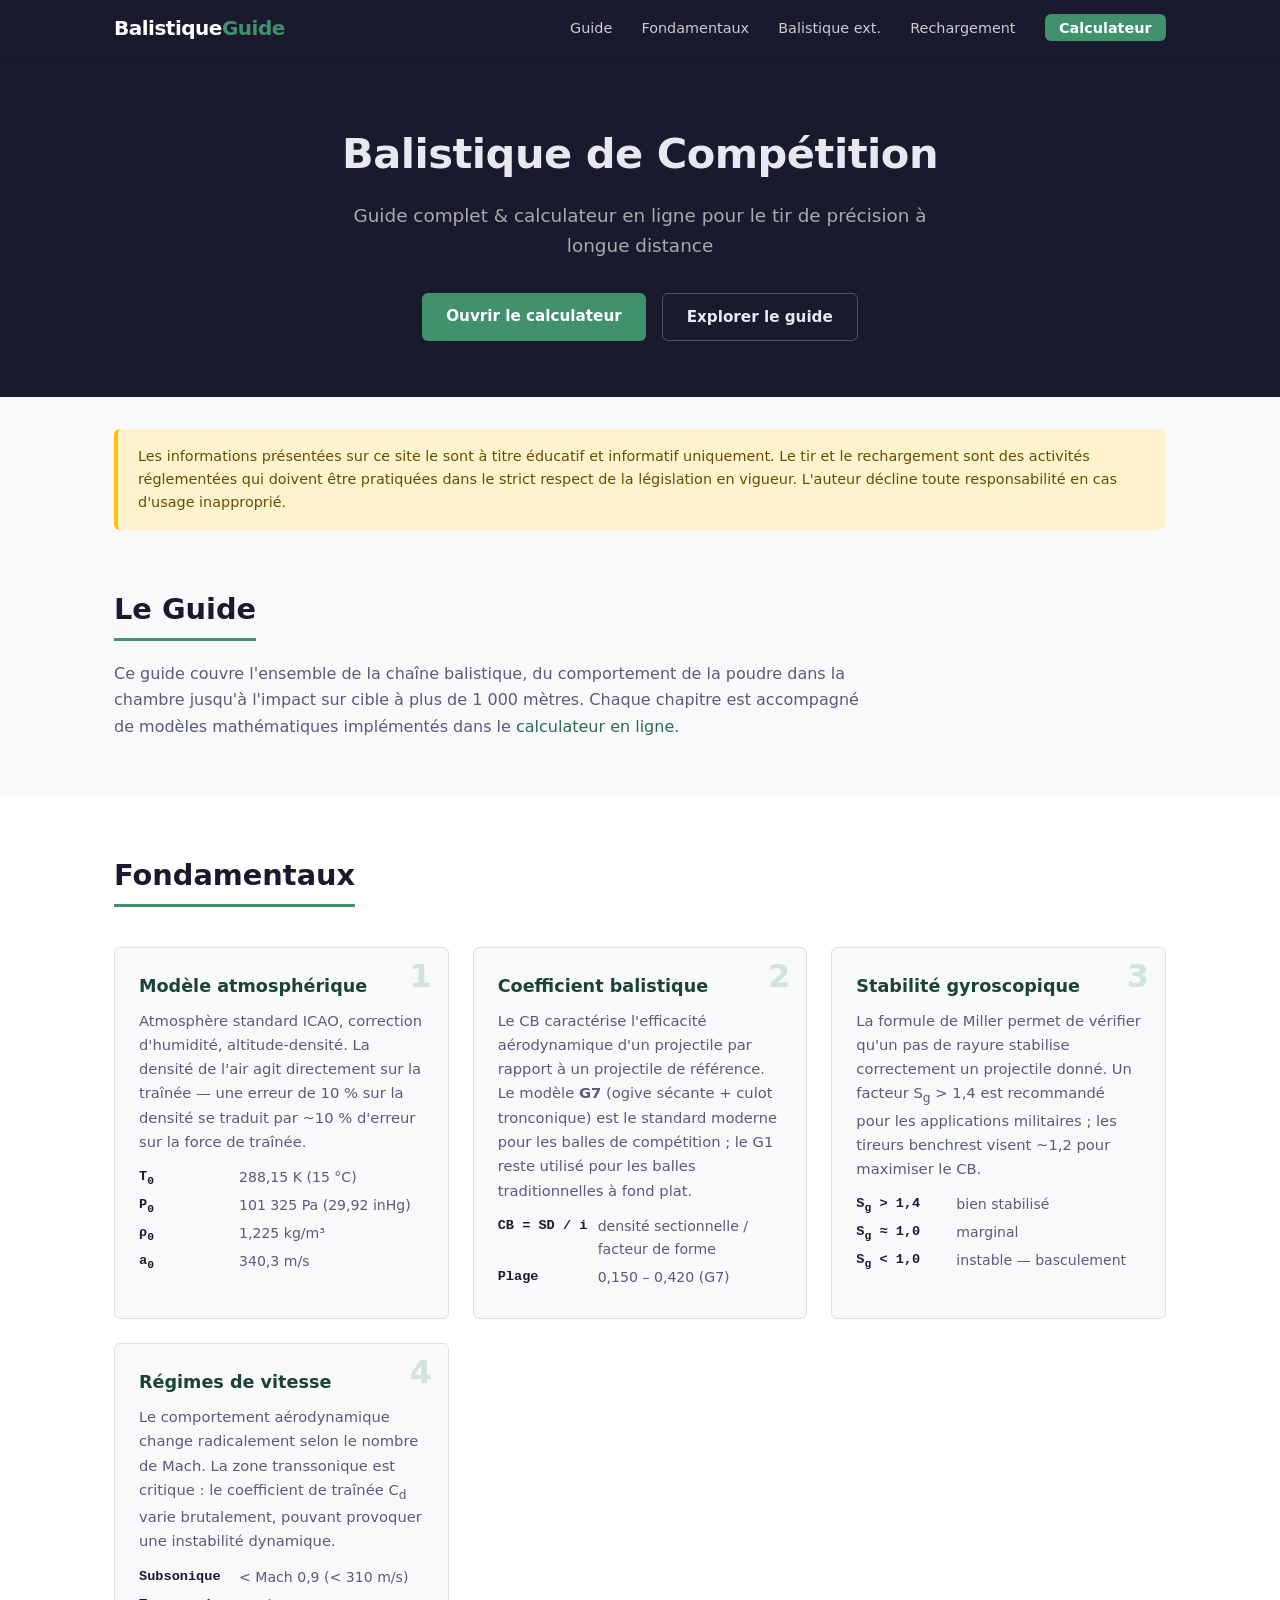
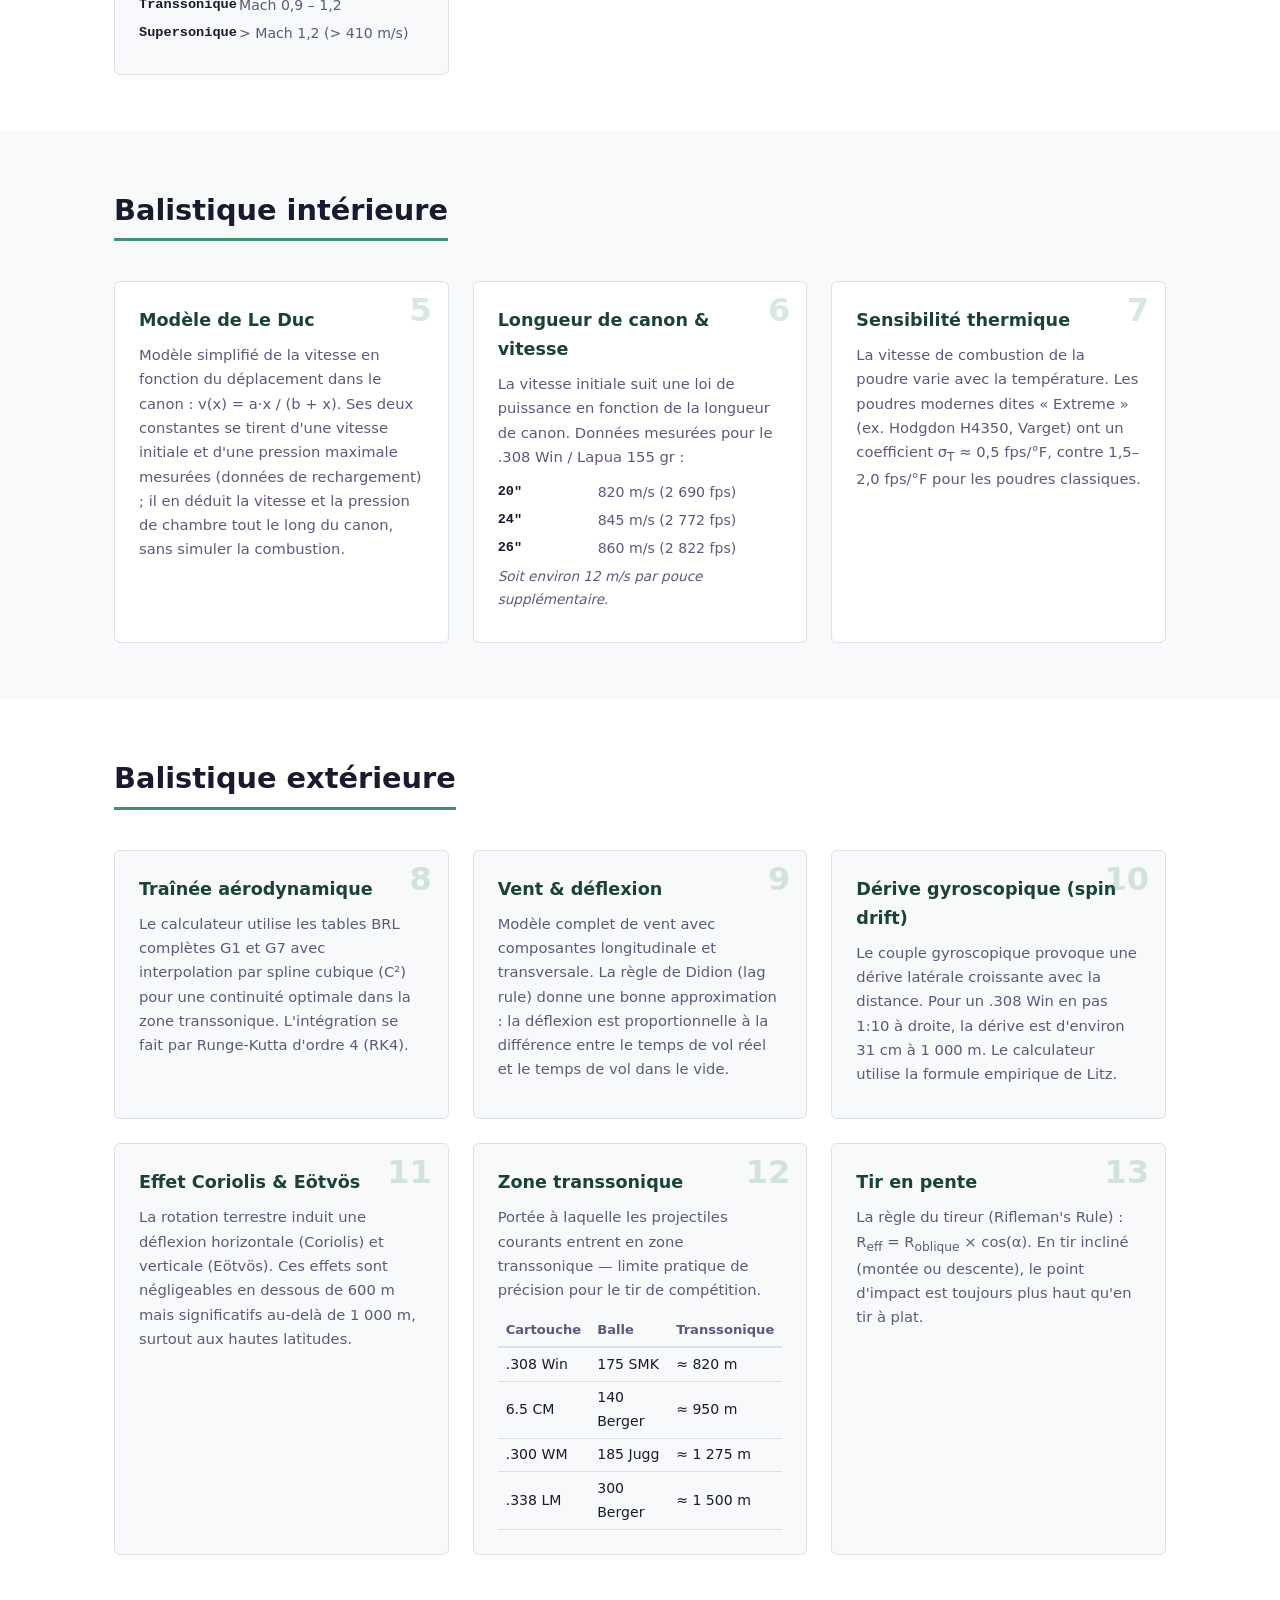
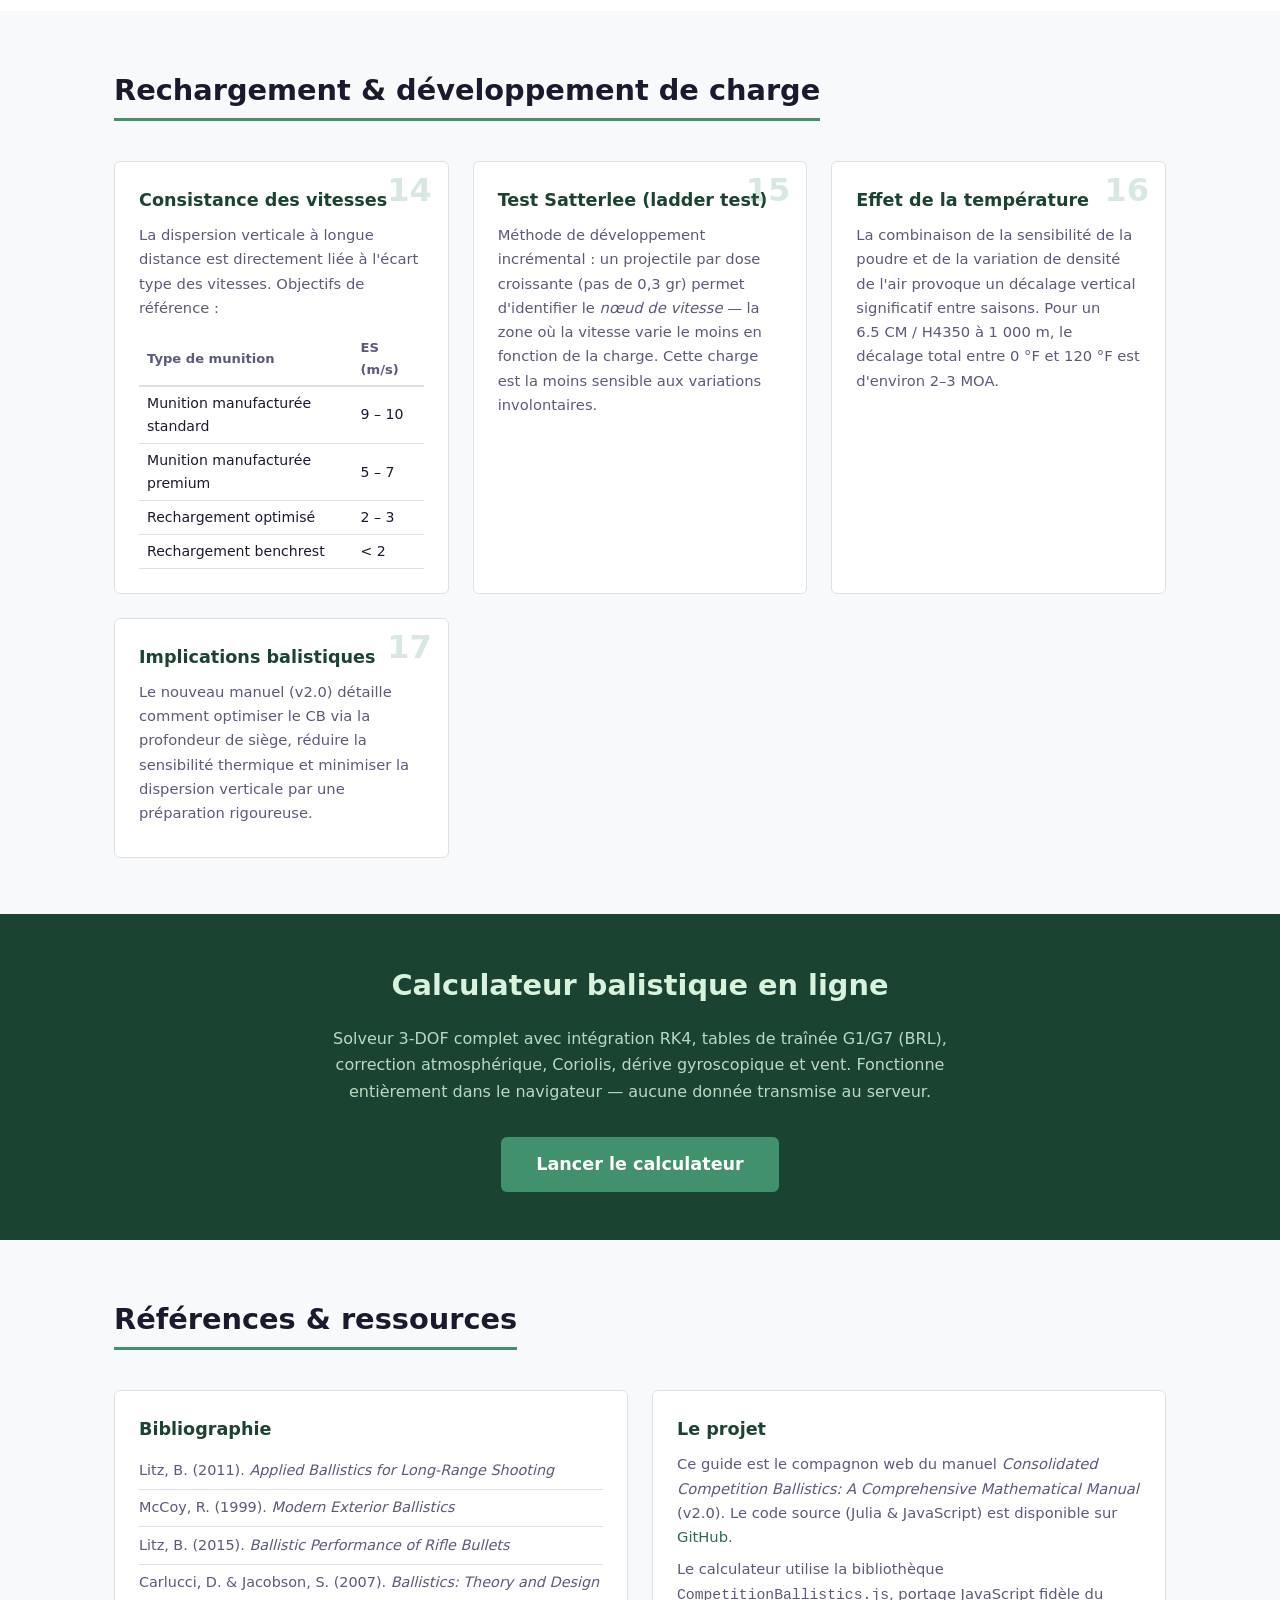
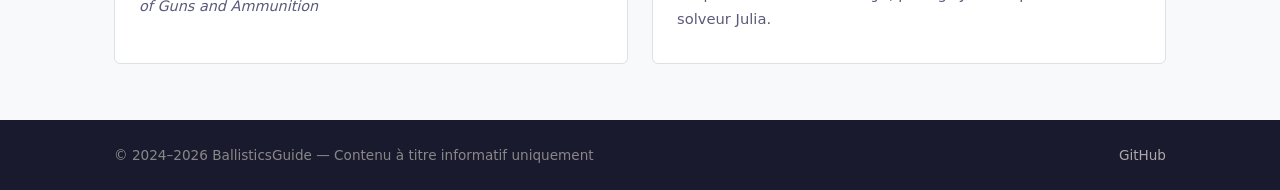
==== commit b1ffb585: "fix(le-duc): pression de chambre par défaut, ancrage ajouté, sources et exemple corrigés Bibliothèqu" ====
--- a/index.html
+++ b/index.html
@@ -141,8 +141,10 @@
         <p>
           Modèle simplifié de la vitesse en fonction du déplacement dans
           le canon : v(x) = a&middot;x / (b + x).
-          Permet d'estimer la vitesse initiale et la pression maximale
-          sans simulation numérique complète.
+          Ses deux constantes se tirent d'une vitesse initiale et d'une
+          pression maximale mesurées (données de rechargement) ; il en
+          déduit la vitesse et la pression de chambre tout le long du
+          canon, sans simuler la combustion.
         </p>
       </div>
 
--- a/style.css
+++ b/style.css
@@ -205,6 +205,12 @@
 }
 
 .calc-panel {
+  /* `min-width: 0` : un element de grille vaut `min-width: auto`, donc il refuse de
+     descendre sous la largeur intrinseque de son contenu. Un `<select>` se dimensionne
+     sur son option la plus longue -- ici 554 px -- et poussait tout le panneau a
+     596 px dans une colonne de 342 sur un ecran de 390. La page defilait
+     horizontalement des le chargement. */
+  min-width: 0;
   background: var(--clr-surface);
   border: 1px solid var(--clr-border);
   border-radius: var(--radius);
@@ -229,12 +235,17 @@
 
 .field {
   display: flex; flex-direction: column; margin-bottom: .4rem;
+  min-width: 0;
 }
 .field label {
   font-size: .78rem; font-weight: 600; color: var(--clr-muted);
   margin-bottom: .15rem;
 }
 .field input, .field select {
+  /* Sans largeur declaree, un `<input type=number>` prend sa taille par defaut
+     (~177 px) et un `<select>` celle de sa plus longue option : ils imposaient au
+     panneau une largeur minimale que la grille ne pouvait pas reduire. */
+  width: 100%; min-width: 0;
   font-family: var(--font-mono); font-size: .88rem;
   padding: .35rem .5rem; border: 1px solid var(--clr-border);
   border-radius: 4px; background: var(--clr-bg);
@@ -247,6 +258,27 @@
 
 .field-full { grid-column: 1 / -1; }
 
+/* Interrupteurs d'effets. Ils existent pour pouvoir NEUTRALISER un effet : confronter
+   le calcul a une DOPE mesuree, ou a un autre solveur, suppose de comparer la meme
+   physique. Le nombre de colonnes suit la place disponible : « Derive gyroscopique »
+   ne tient pas dans une demi-colonne du panneau. */
+.switch-row {
+  display: grid;
+  grid-template-columns: repeat(auto-fit, minmax(160px, 1fr));
+  gap: .5rem;
+  margin: .5rem 0 .25rem;
+}
+.switch {
+  display: flex; align-items: center; gap: .4rem;
+  font-size: .78rem; font-weight: 600; color: var(--clr-muted);
+  cursor: pointer; min-width: 0;
+}
+.switch input { accent-color: var(--clr-accent); cursor: pointer; flex: none; width: auto; }
+
+/* Champ neutralise : latitude et azimut n'agissent plus quand Coriolis est decoche. */
+.field.is-inert { opacity: .45; }
+.field.is-inert input { pointer-events: none; }
+
 .btn-calc {
   width: 100%; margin-top: 1rem; padding: .7rem;
   font-size: 1rem;
@@ -254,6 +286,7 @@
 
 /* --- Results area --- */
 .calc-results {
+  min-width: 0;   /* meme raison : la table de trajectoire poussait la grille */
   background: var(--clr-surface);
   border: 1px solid var(--clr-border);
   border-radius: var(--radius);
@@ -284,7 +317,20 @@
   width: 100%; border-collapse: collapse; font-size: .88rem;
   font-family: var(--font-mono);
 }
-.result-table thead { position: sticky; top: 56px; z-index: 5; }
+/* Le tableau defile dans son propre cadre, sur les deux axes, et son en-tete y reste
+   fige.
+   Il etait `position: sticky; top: 56px`, cale sous l'en-tete du site -- et ne collait
+   a rien. Un conteneur en `overflow-x: auto` calcule `overflow-y: auto` : il devient
+   lui-meme la zone de defilement de reference, et un `top` compte alors depuis SON
+   bord, pas depuis la fenetre. L'en-tete des colonnes partait donc avec le
+   defilement, et les lignes passaient derriere l'en-tete du site, qui est colle en
+   haut. En donnant au cadre une hauteur maximale, ce meme mecanisme joue enfin dans
+   le bon sens : `top: 0` fige l'en-tete au bord du cadre. */
+.table-scroll {
+  max-height: 65vh;
+  overflow: auto;
+}
+.result-table thead { position: sticky; top: 0; z-index: 5; }
 .result-table th {
   text-align: right; font-weight: 700; background: var(--clr-primary);
   color: #fff; padding: .5rem .6rem; font-size: .8rem;
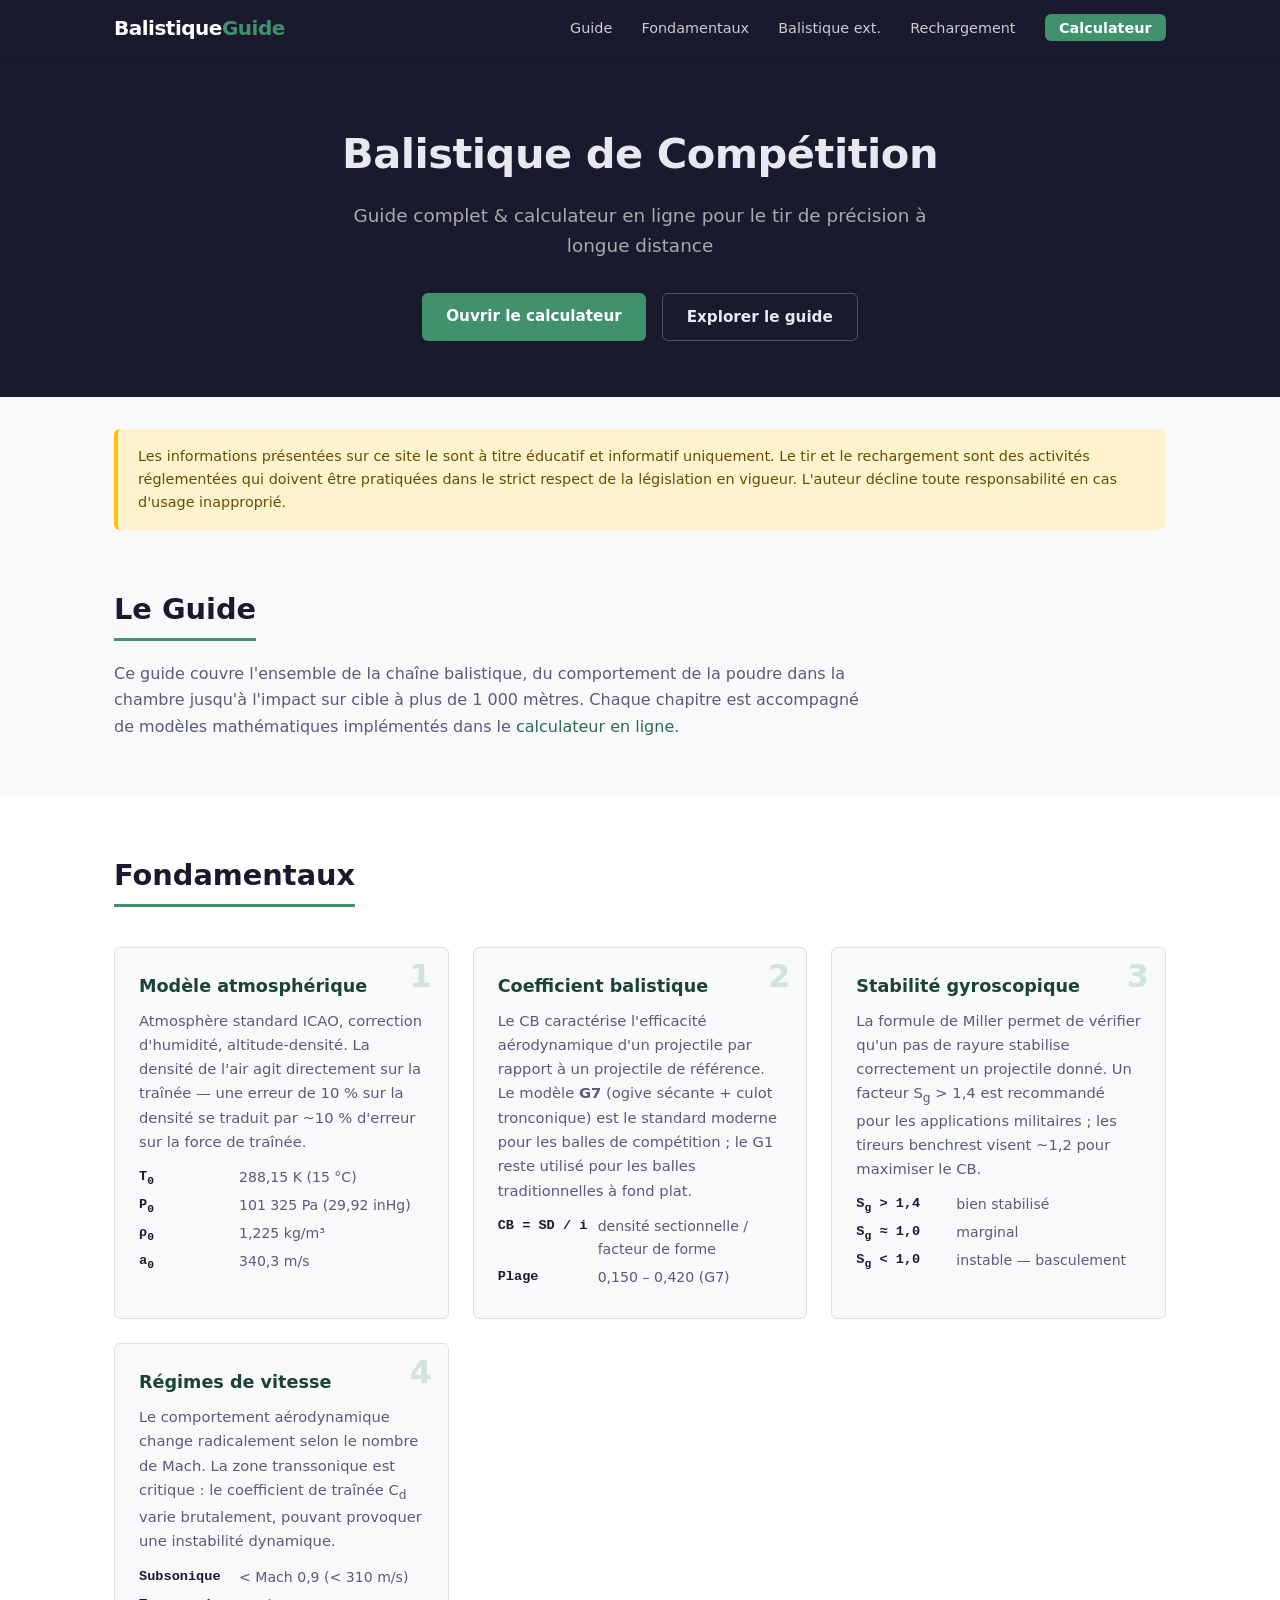
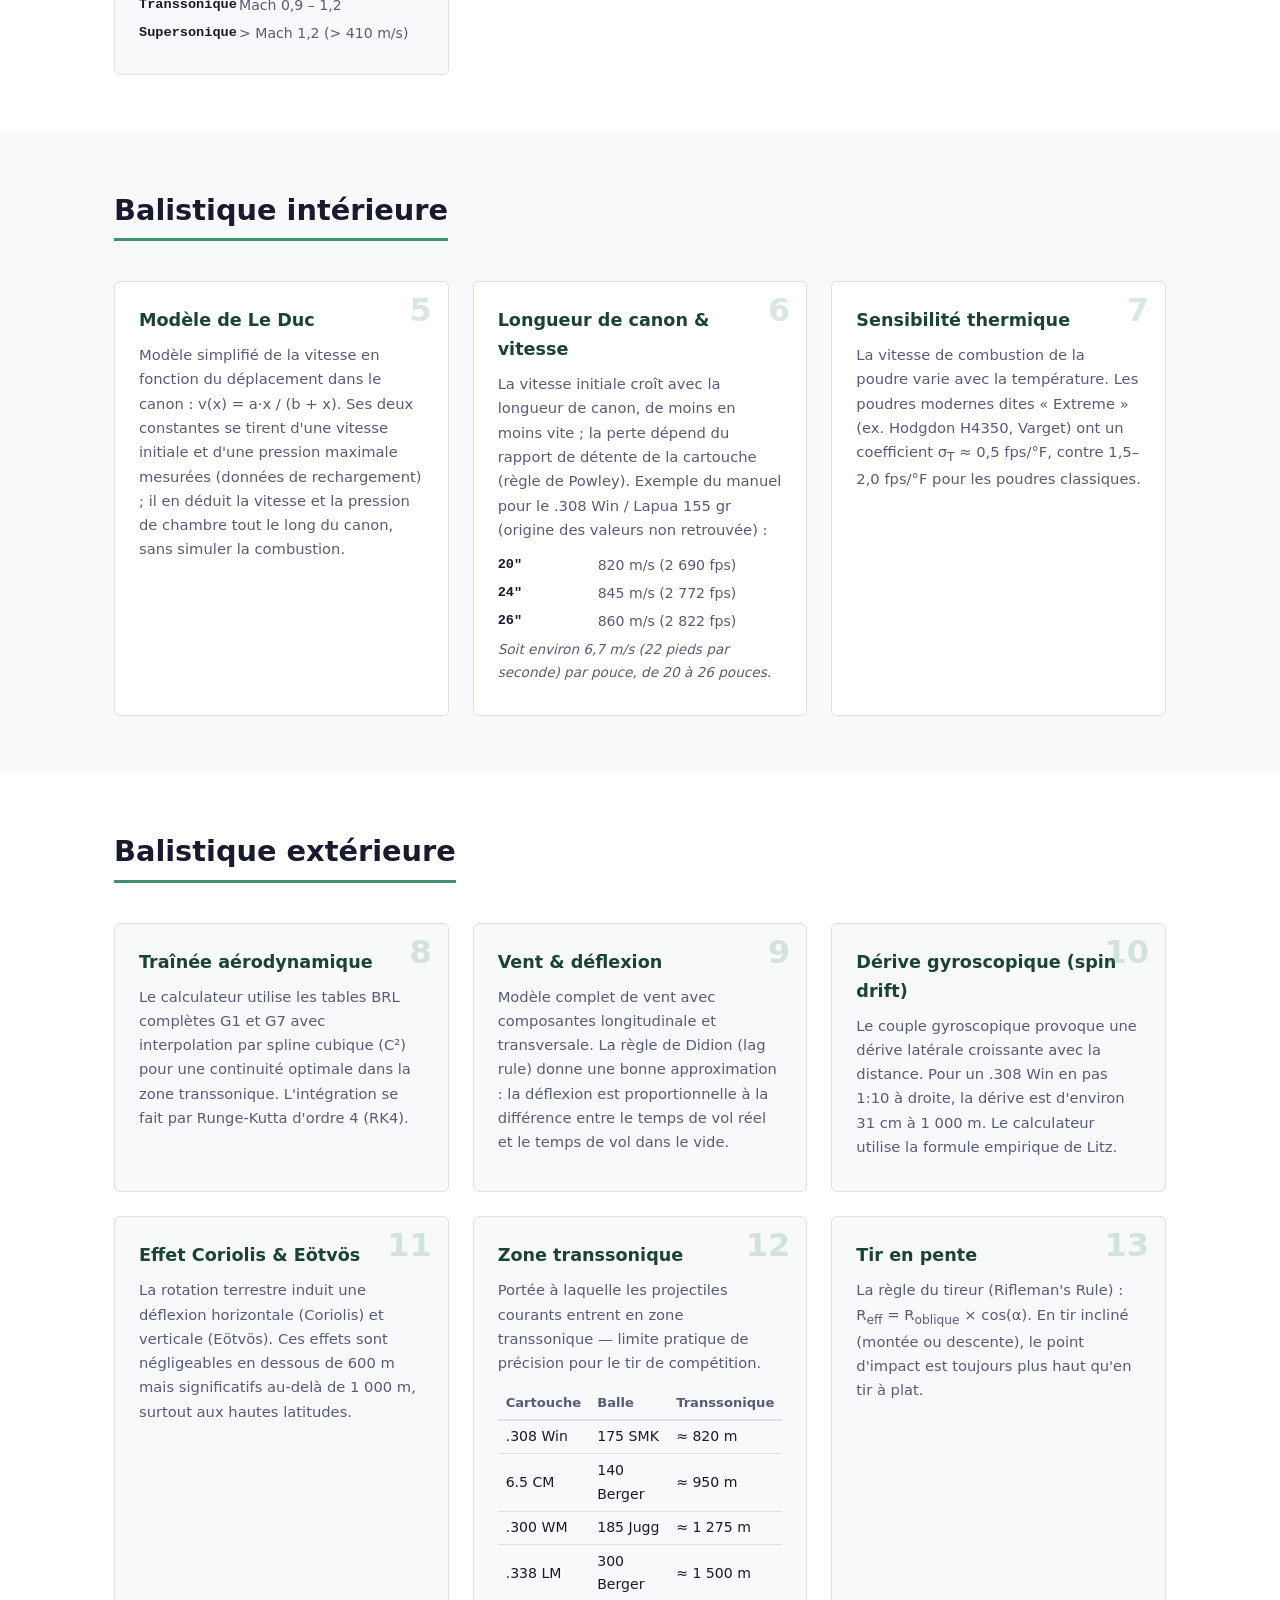
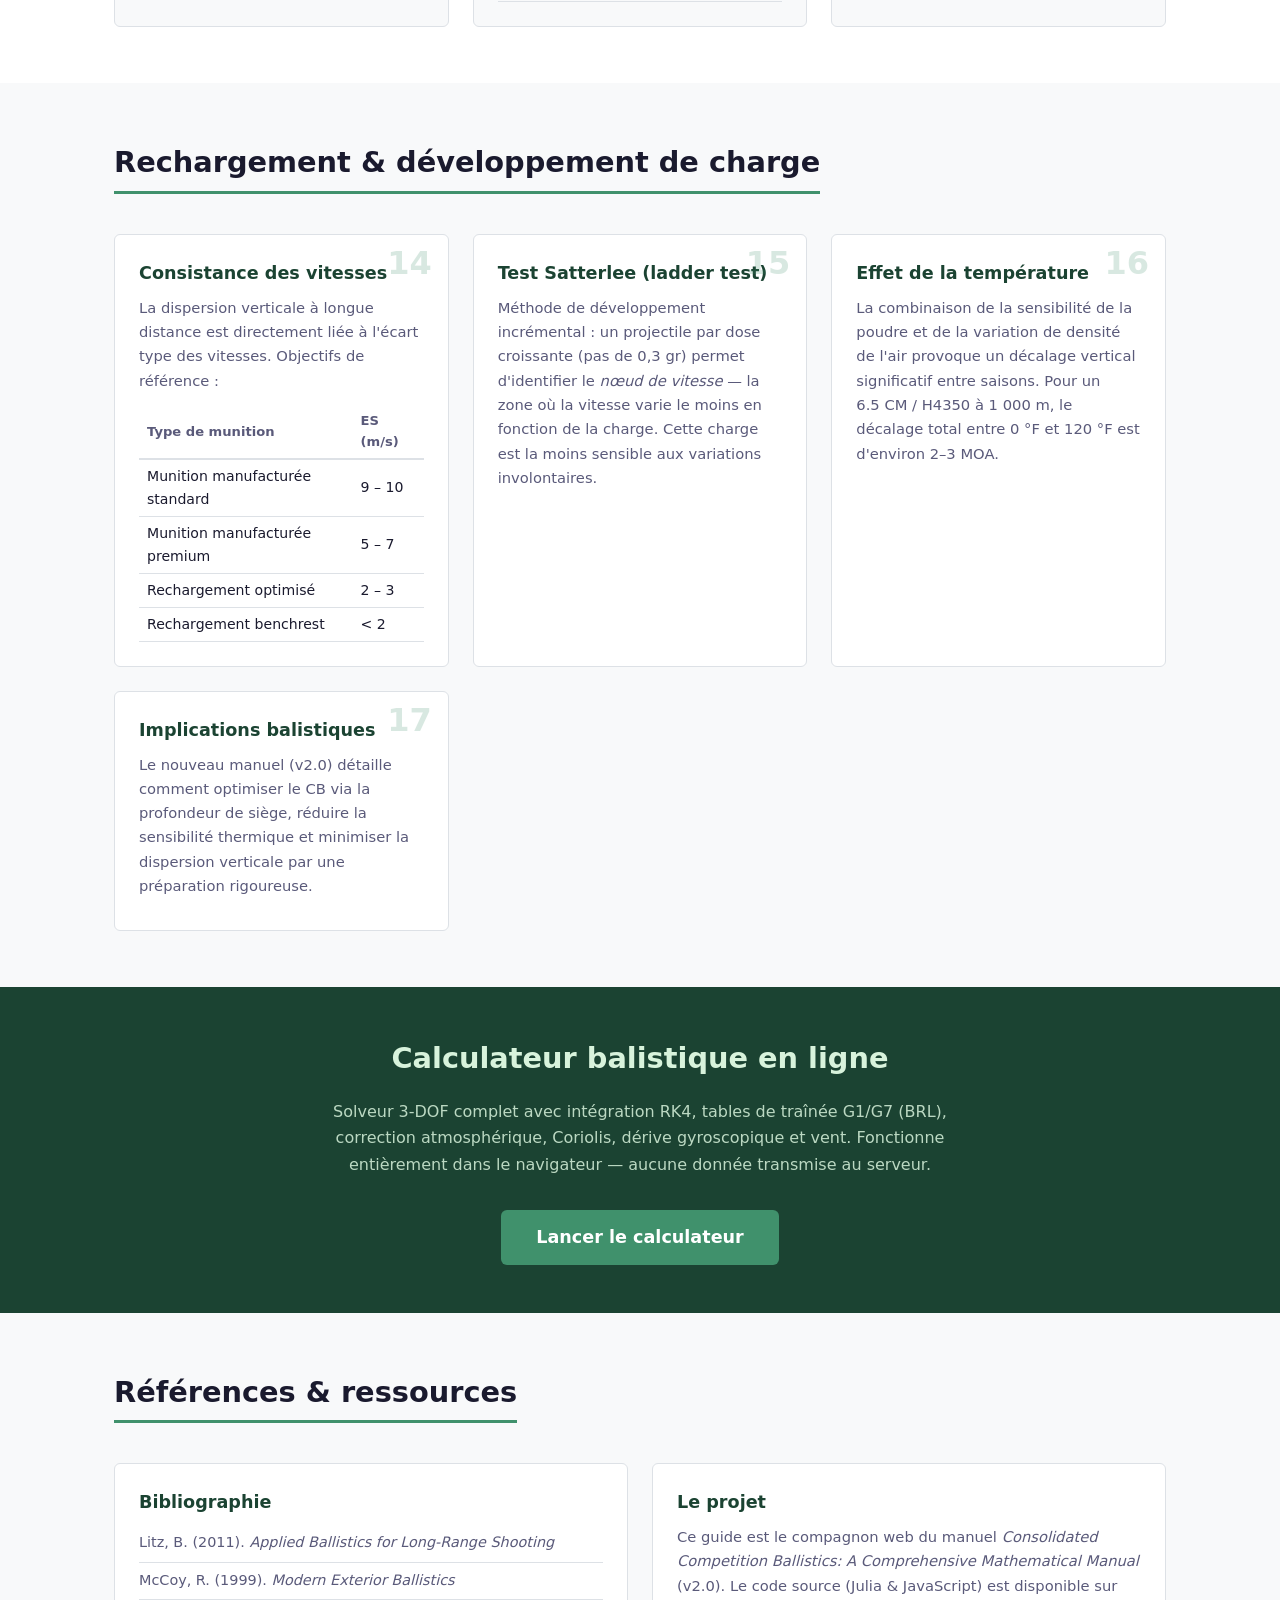
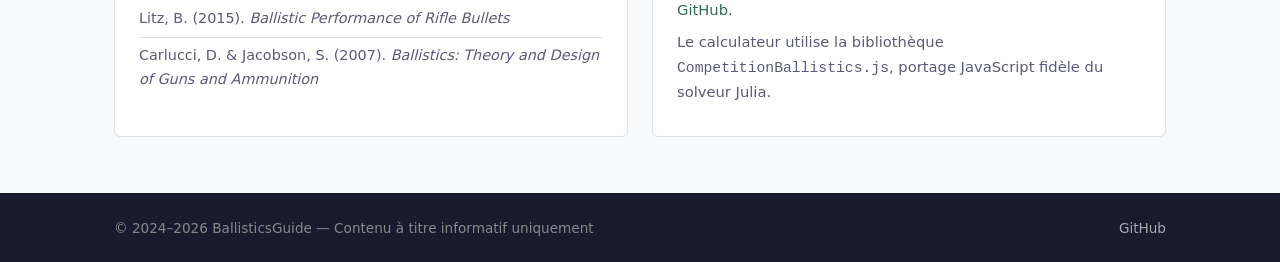
==== commit 2100a41d: "docs(canon): règle de Powley des outils du site décrite, « 12 m/s par pouce » corrigé - Manuel : les" ====
--- a/index.html
+++ b/index.html
@@ -152,15 +152,17 @@
         <span class="card-num">6</span>
         <h3>Longueur de canon &amp; vitesse</h3>
         <p>
-          La vitesse initiale suit une loi de puissance en fonction de la
-          longueur de canon. Données mesurées pour le .308&nbsp;Win / Lapua 155&nbsp;gr :
+          La vitesse initiale croît avec la longueur de canon, de moins en
+          moins vite ; la perte dépend du rapport de détente de la cartouche
+          (règle de Powley). Exemple du manuel pour le .308&nbsp;Win / Lapua
+          155&nbsp;gr (origine des valeurs non retrouvée) :
         </p>
         <dl class="card-facts">
           <dt>20"</dt><dd>820 m/s (2 690 fps)</dd>
           <dt>24"</dt><dd>845 m/s (2 772 fps)</dd>
           <dt>26"</dt><dd>860 m/s (2 822 fps)</dd>
         </dl>
-        <p class="card-note">Soit environ 12 m/s par pouce supplémentaire.</p>
+        <p class="card-note">Soit environ 6,7 m/s (22 pieds par seconde) par pouce, de 20 à 26 pouces.</p>
       </div>
 
       <div class="card">
